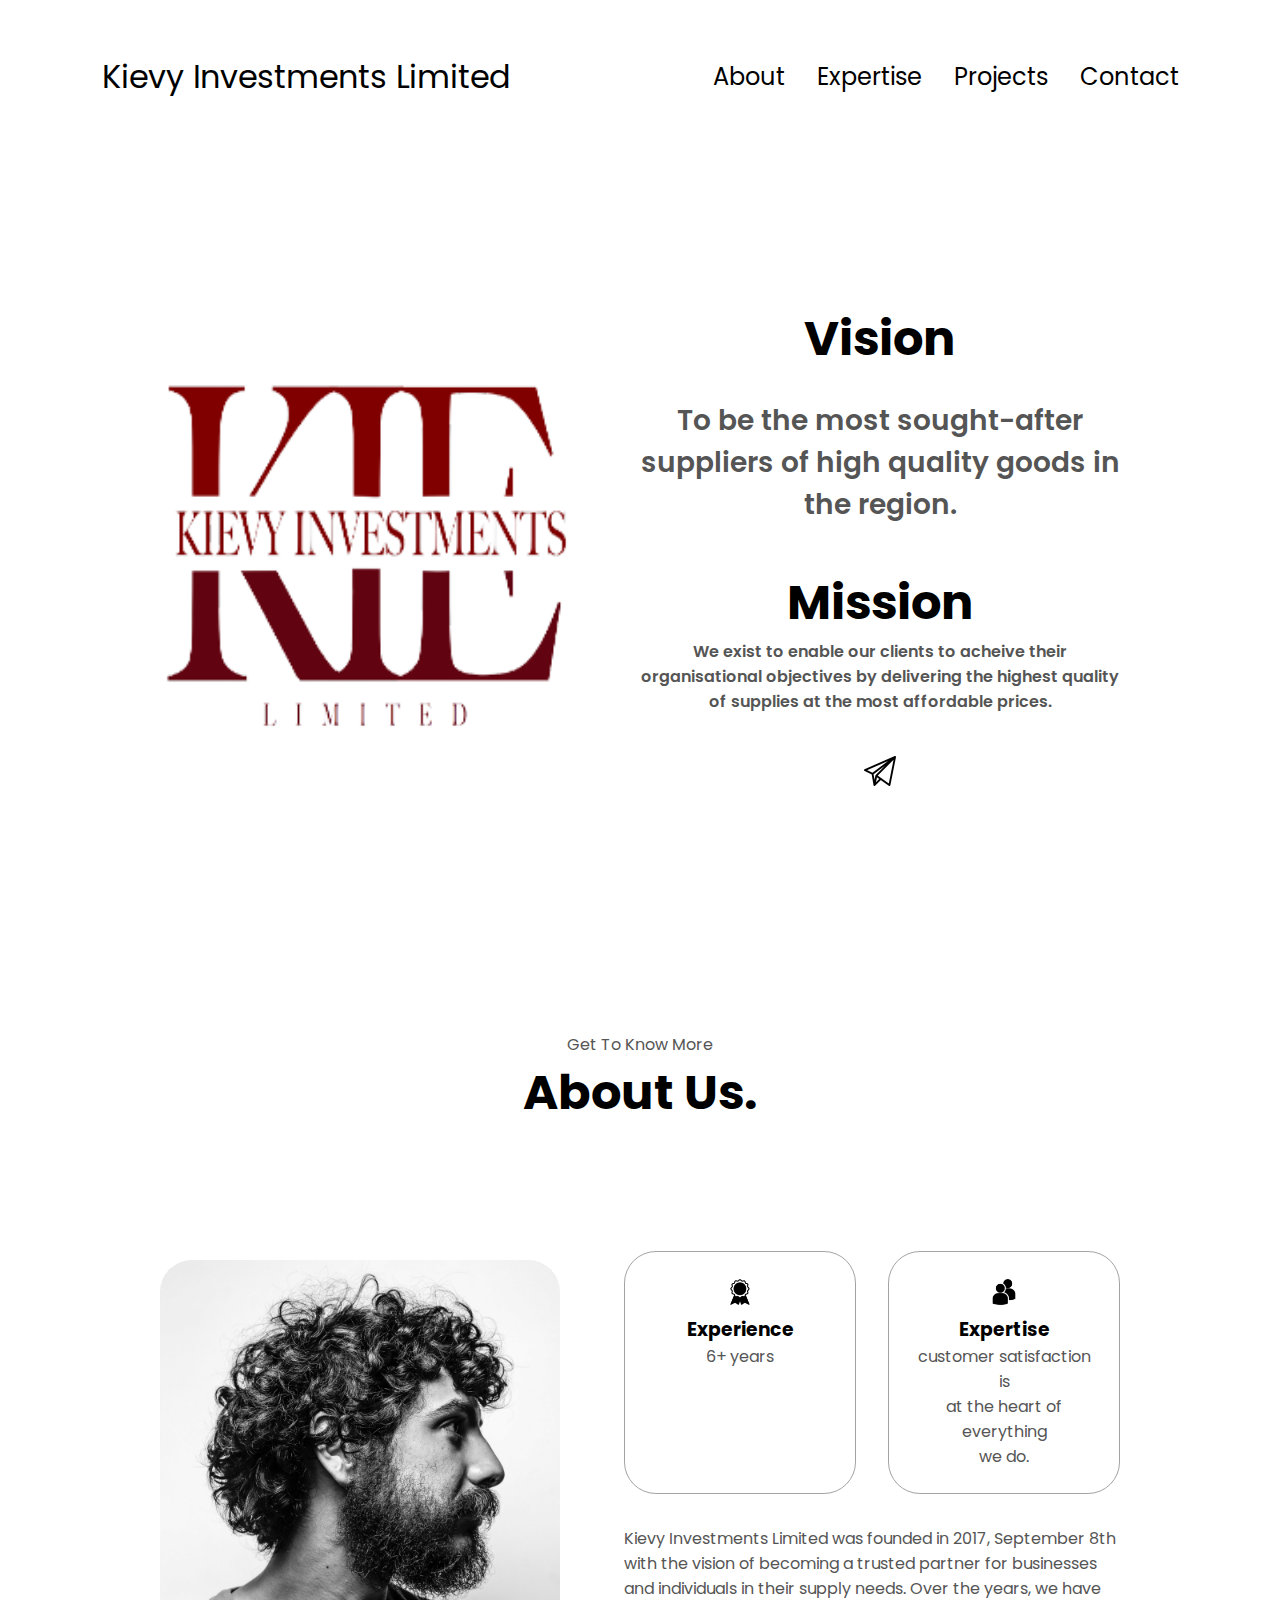
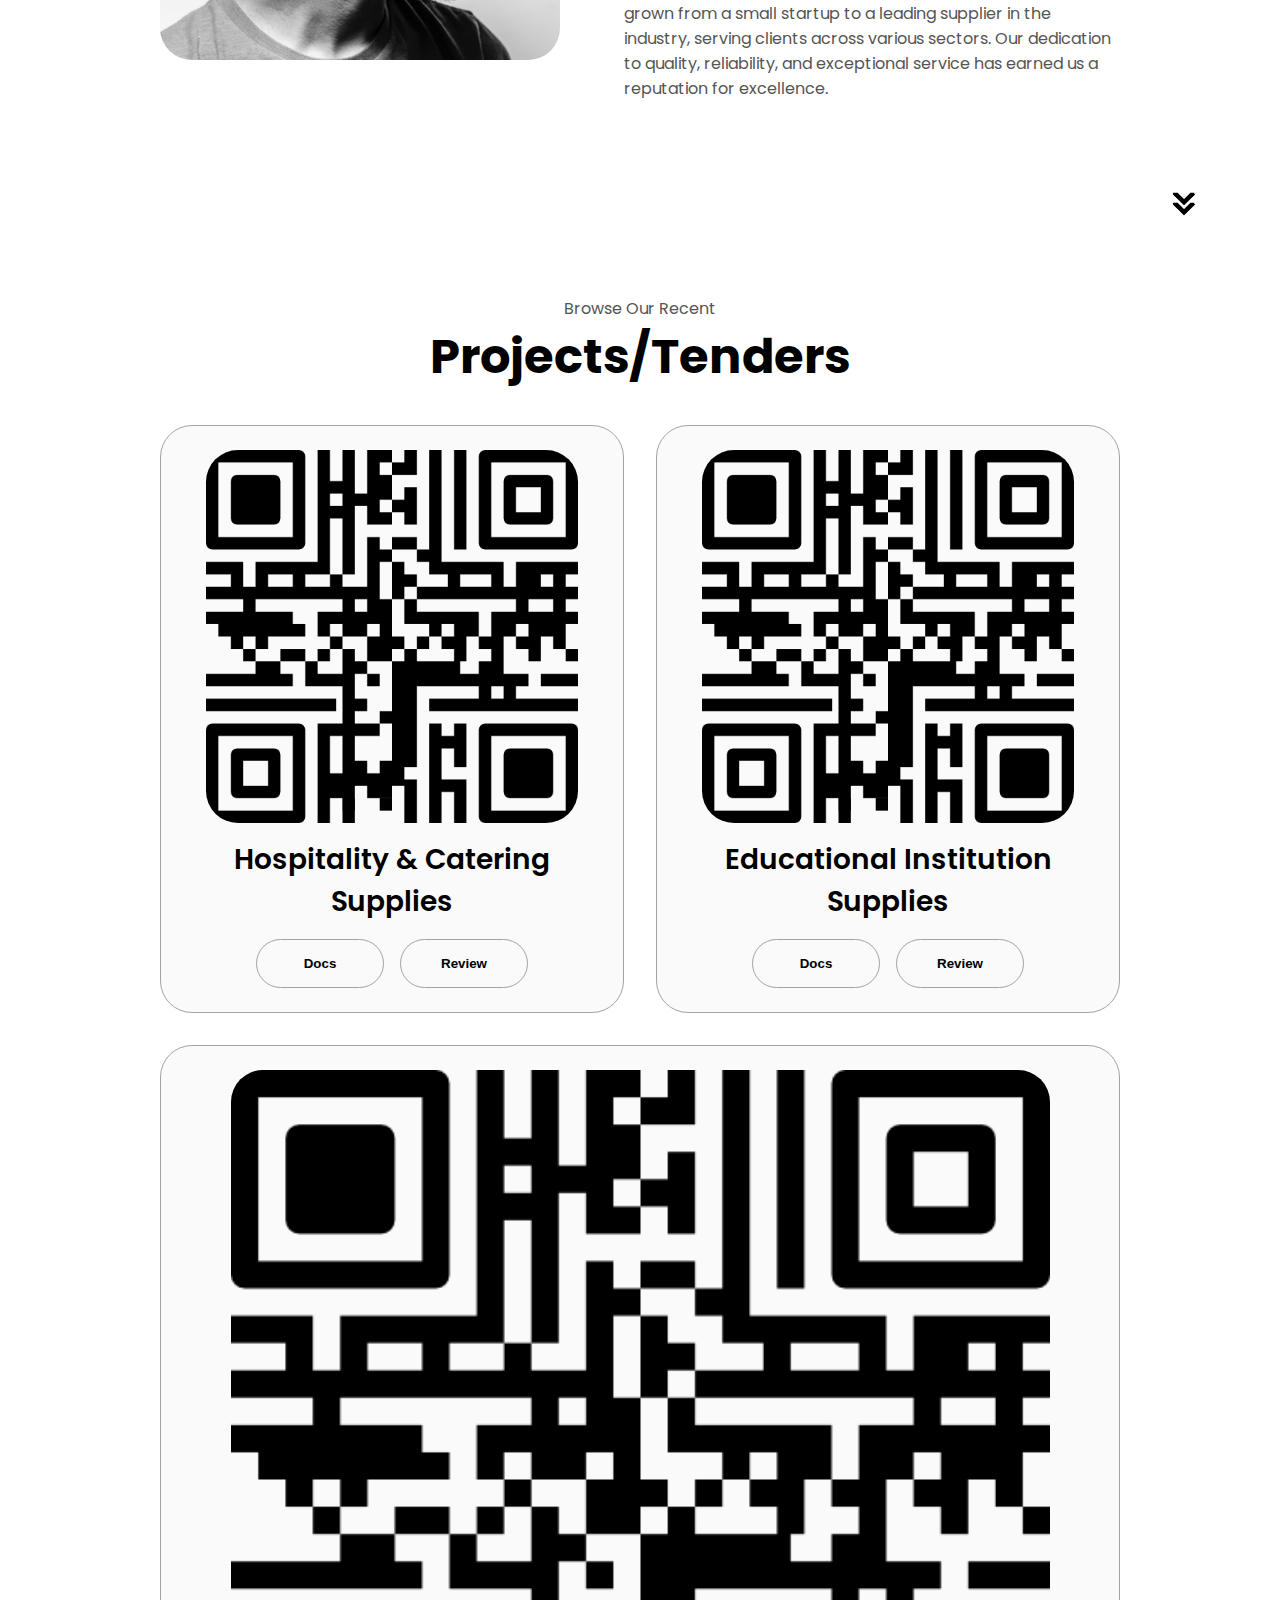
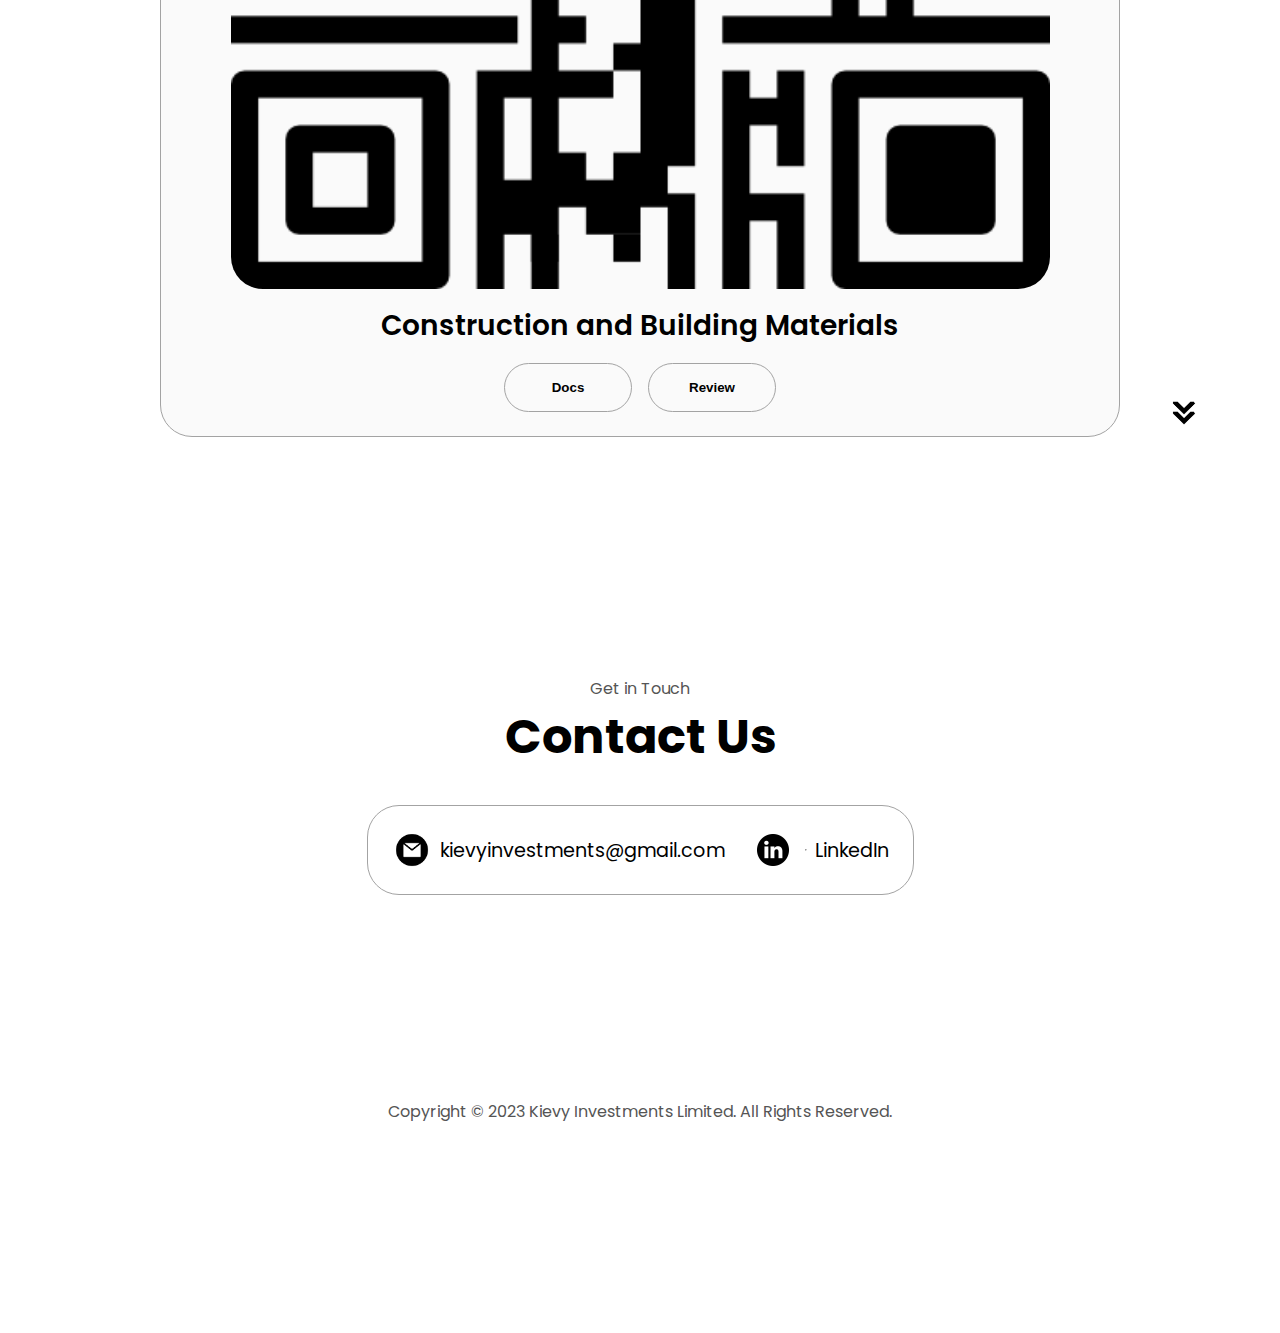
==== index.html @ 5f2e6ed9 "minor fixes" ====
<!DOCTYPE html>
<html lang="en">
  <head>
    <meta charset="UTF-8" />
    <meta http-equiv="X-UA-Compatible" content="IE=edge" />
    <meta name="viewport" content="width=device-width, initial-scale=1.0" />
    <title>Kievy-Investments Ltd.</title>
    <link rel="stylesheet" href="style.css" />
    <link rel="stylesheet" href="mediaqueries.css" />
    <link rel="icon" type="image/png" href="assets/logo.png" />
  </head>
  <body>
    <nav id="desktop-nav">
      <div class="logo">Kievy Investments Limited</div>
      <div>
        <ul class="nav-links">
          <li><a href="#about">About</a></li>
          <li><a href="#experience">Expertise</a></li>
          <li><a href="#projects">Projects</a></li>
          <li><a href="#contact">Contact</a></li>
        </ul>
      </div>
    </nav>
    <nav id="hamburger-nav">
      <div class="logo">Kievy Investments Limited</div>
      <div class="hamburger-menu">
        <div class="hamburger-icon" onclick="toggleMenu()">
          <span></span>
          <span></span>
          <span></span>
        </div>
        <div class="menu-links">
          <li><a href="#about" onclick="toggleMenu()">About</a></li>
          <li><a href="#experience" onclick="toggleMenu()">Expertise</a></li>
          <li><a href="#projects" onclick="toggleMenu()">Projects</a></li>
          <li><a href="#contact" onclick="toggleMenu()">Contact</a></li>
        </div>
      </div>
    </nav>
    <section id="profile">
      <div class="section__pic-container">
        <img src="./assets/profile-pic.png" alt="John Doe profile picture" />
      </div>
      <div class="section__text">
        <h1 class="title">Vision</h1>
        <br>
                <p class="section__text__p2">To be the most sought-after suppliers of high quality goods in the region.</p>
        <br>
        <h1 class="title">Mission</h1>
        <p class="section__text__p1">We exist to enable our clients to acheive their organisational objectives by delivering the highest quality of supplies at the most affordable prices.</p>
        <br>
        <!--<div class="btn-container">
          <button
            class="btn btn-color-2"
            onclick="window.open('./assets/resume-example.pdf')"
          >
            Download .pdf
          </button>
          <button class="btn btn-color-1" onclick="location.href='./#contact'">
            Contact Info
          </button>
        </div> -->
        <div id="socials-container">
          <img
            src="./assets/github.png"
            alt="My LinkedIn profile"
            class="icon"
            onclick="location.href='mailto:kievyinvestments@gmail.com'"
          />
        <!--  <img
            src="./assets/github.png"
            alt="My Telegram profile"
            class="icon"
            onclick="location.href='https://telegram.com/'"
          /> -->
        </div>
      </div>
    </section>
    <section id="about">
      <p class="section__text__p1">Get To Know More</p>
      <h1 class="title">About Us.</h1>
      <div class="section-container">
        <div class="section__pic-container">
          <img
            src="./assets/about-pic.png"
            alt="Profile picture"
            class="about-pic"
          />
        </div>
        <div class="about-details-container">
          <div class="about-containers">
            <div class="details-container">
              <img
                src="./assets/experience.png"
                alt="Experience icon"
                class="icon"
              />
              <h3>Experience</h3>
              <p>6+ years <br /></p>
            </div>
            <div class="details-container">
              <img
                src="./assets/education.png"
                alt="Education icon"
                class="icon"
              />
              <h3>Expertise</h3>
              <p>customer satisfaction is <br>at the  heart of everything<br> we do. </p>
            </div>
          </div>
          <div class="text-container">
            <p>
              Kievy Investments Limited was founded in 2017, September 8th with the vision of becoming a trusted partner for businesses and individuals in their supply needs. Over the years, we have grown from a small startup to a leading supplier in the industry, serving clients across various sectors. Our dedication to quality, reliability, and exceptional service has earned us a reputation for excellence.
            </p>
          </div>
        </div>
      </div>
      <img
        src="./assets/arrow.png"
        alt="Arrow icon"
        class="icon arrow"
        onclick="location.href='./#experience'"
      />
    </section>
    <!--
    <section id="experience">
      <p class="section__text__p1">Explore Our</p>
      <h1 class="title">Certifications and Awards</h1>
      <div class="experience-details-container">
        <div class="about-containers">
          <div class="details-container">
            <h2 class="experience-sub-title">Local Customers</h2>
            <div class="article-container">
              <article>
                <img
                  src="./assets/checkmark.png"
                  alt="Experience icon"
                  class="icon"
                />
                <div>
                  <h3>[Year]</h3>
                  <p>Local Supplier of the Year</p>
                </div>
              </article>
              <article>
                <img
                  src="./assets/checkmark.png"
                  alt="Experience icon"
                  class="icon"
                />
                <div>
                  <h3>[Year]</h3>
                  <p>Excellence in Customer Service</p>
                </div>
              </article>
              <article>
                <img
                  src="./assets/checkmark.png"
                  alt="Experience icon"
                  class="icon"
                />
                <div>
                  <h3>[Year]</h3>
                  <p>Quality Supplier Certification</p>
                </div>
              </article>
              <article>
                <img
                  src="./assets/checkmark.png"
                  alt="Experience icon"
                  class="icon"
                />
                <div>
                  <h3>[Year]</h3>
                  <p>Outstanding Product Diversity</p>
                </div>
              </article>
              <article>
                <img
                  src="./assets/checkmark.png"
                  alt="Experience icon"
                  class="icon"
                />
                <div>
                  <h3>[Year]</h3>
                  <p>Community Impact Award </p>
                </div>
              </article>
              <article>
                <img
                  src="./assets/checkmark.png"
                  alt="Experience icon"
                  class="icon"
                />
                <div>
                  <h3>[Year]</h3>
                  <p>Best Local Business Partner</p>
                </div>
              </article>
            </div>
          </div>
          <div class="details-container">
            <h2 class="experience-sub-title">International Customers</h2>
            <div class="article-container">
              <article>
                <img
                  src="./assets/checkmark.png"
                  alt="Experience icon"
                  class="icon"
                />
                <div>
                  <h3>[Year]</h3>
                  <p>International Product Quality Assurance</p>
                </div>
              </article>
              <article>
                <img
                  src="./assets/checkmark.png"
                  alt="Experience icon"
                  class="icon"
                />
                <div>
                  <h3>[Year]</h3>
                  <p>Global Supply Chain Excellence</p>
                </div>
              </article>
              <article>
                <img
                  src="./assets/checkmark.png"
                  alt="Experience icon"
                  class="icon"
                />
                <div>
                  <h3>[Year]</h3>
                  <p>International Product Innovation</p>
                </div>
              </article>
              <article>
                <img
                  src="./assets/checkmark.png"
                  alt="Experience icon"
                  class="icon"
                />
                <div>
                  <h3>[Year]</h3>
                  <p>Global Business of the Year</p>
                </div>
              </article>
              <article>
                <img
                  src="./assets/checkmark.png"
                  alt="Experience icon"
                  class="icon"
                />
                <div>
                  <h3>[Year]</h3>
                  <p>Global Supllier of the Year</p>
                </div>
              </article>
              <article>
                <img
                  src="./assets/checkmark.png"
                  alt="Experience icon"
                  class="icon"
                />
                <div>
                  <h3>[Year]</h3>
                  <p>International Trade Achievement Award</p>
                </div>
              </article>
            </div>
          </div>
        </div>
      </div>
      <img
        src="./assets/arrow.png"
        alt="Arrow icon"
        class="icon arrow"
        onclick="location.href='./#projects'"
      />
    </section>
    -->
    <section id="projects">
      <p class="section__text__p1">Browse Our Recent</p>
      <h1 class="title">Projects/Tenders</h1>
      <div class="experience-details-container">
        <div class="about-containers">
          <div class="details-container color-container">
            <div class="article-container">
              <img
                src="./assets/QR.jpg"
                alt="Project 1"
                class="project-img"
              />
            </div>
            <h2 class="experience-sub-title project-title">Hospitality & Catering Supplies</h2>
            <div class="btn-container">
              <button
                class="btn btn-color-2 project-btn"
                onclick="location.href='https://linkedin.com/'"
              >
                Docs
              </button>
              <button
                class="btn btn-color-2 project-btn"
                onclick="location.href='https://linkedin.com/'"
              >
                Review
              </button>
            </div>
          </div>
          <div class="details-container color-container">
            <div class="article-container">
              <img
                src="./assets/QR.jpg"
                alt="Project 2"
                class="project-img"
              />
            </div>
            <h2 class="experience-sub-title project-title">Educational Institution Supplies</h2>
            <div class="btn-container">
              <button
                class="btn btn-color-2 project-btn"
                onclick="location.href='https://linkedin.com/'"
              >
                Docs
              </button>
              <button
                class="btn btn-color-2 project-btn"
                onclick="location.href='https://linkedin.com/'"
              >
                Review
              </button>
            </div>
          </div>
          <div class="details-container color-container">
            <div class="article-container">
              <img
                src="./assets/QR.jpg"
                alt="Project 3"
                class="project-img"
              />
            </div>
            <h2 class="experience-sub-title project-title">Construction and Building Materials</h2>
            <div class="btn-container">
              <button
                class="btn btn-color-2 project-btn"
                onclick="location.href='https://linkedin.com/'"
              >
                Docs
              </button>
              <button
                class="btn btn-color-2 project-btn"
                onclick="location.href='https://linkedin.com/'"
              >
                Review
              </button>
            </div>
          </div>
        </div>
      </div>
      <img
        src="./assets/arrow.png"
        alt="Arrow icon"
        class="icon arrow"
        onclick="location.href='./#projects'"
      />
    </section>
    <section id="contact">
      <p class="section__text__p1">Get in Touch</p>
      <h1 class="title">Contact Us</h1>
      <div class="contact-info-upper-container">
        <div class="contact-info-container">
          <img
            src="./assets/email.png"
            alt="Email icon"
            class="icon contact-icon email-icon"
          />
          <p><a href="mailto:kievyinvestments@gmail.com">kievyinvestments@gmail.com</a></p>
        </div>
        <div class="contact-info-container">
          <img
            src="./assets/linkedin.png"
            alt="LinkedIn icon"
            class="icon contact-icon"
          />
          <br>
          <hr>
          <p><a href="https://www.linkedin.com">LinkedIn</a></p>
        </div>
      </div>
    </section>
    <footer>
      <!--<nav>
        <div class="nav-links-container">
          <ul class="nav-links">
            <li><a href="#about">About</a></li>
            <li><a href="#experience">Expertise</a></li>
            <li><a href="#projects">Projects</a></li>
            <li><a href="#contact">Contact</a></li>
          </ul>
        </div>
      </nav> -->
      <p>Copyright &#169; 2023 Kievy Investments Limited. All Rights Reserved.</p>
    </footer>
    <script src="script.js"></script>
  </body>
</html>
---- style.css ----
/* GENERAL */

@import url("https://fonts.googleapis.com/css2?family=Poppins:wght@300;400;500;600&display=swap");

* {
  margin: 0;
  padding: 0;
}

body {
  font-family: "Poppins", sans-serif;
}

html {
  scroll-behavior: smooth;
}

p {
  color: rgb(85, 85, 85);
}

/* TRANSITION */

a,
.btn {
  transition: all 300ms ease;
}

/* DESKTOP NAV */

nav,
.nav-links {
  display: flex;
}

nav {
  justify-content: space-around;
  align-items: center;
  height: 17vh;
}

.nav-links {
  gap: 2rem;
  list-style: none;
  font-size: 1.5rem;
}

a {
  color: black;
  text-decoration: none;
  text-decoration-color: white;
}

a:hover {
  color: grey;
  text-decoration: underline;
  text-underline-offset: 1rem;
  text-decoration-color: rgb(181, 181, 181);
}

.logo {
  font-size: 2rem;
}

.logo:hover {
  cursor: default;
}

/* HAMBURGER MENU */

#hamburger-nav {
  display: none;
}

.hamburger-menu {
  position: relative;
  display: inline-block;
}

.hamburger-icon {
  display: flex;
  flex-direction: column;
  justify-content: space-between;
  height: 24px;
  width: 30px;
  cursor: pointer;
}

.hamburger-icon span {
  width: 100%;
  height: 2px;
  background-color: black;
  transition: all 0.3 ease-in-out;
}

.menu-links {
  position: absolute;
  top: 100%;
  right: 0;
  background-color: white;
  width: fit-content;
  max-height: 0;
  overflow: hidden;
  transition: all 0.3 ease-in-out;
}

.menu-links a {
  display: block;
  padding: 10px;
  text-align: center;
  font-size: 1.5rem;
  color: black;
  text-decoration: none;
  transition: all 0.3 ease-in-out;
}

.menu-links li {
  list-style: none;
}

.menu-links.open {
  max-height: 300px;
}

.hamburger-icon.open span:first-child {
  transform: rotate(45deg) translate(10px, 5px);
}

.hamburger-icon.open span:nth-child(2) {
  opacity: 0;
}

.hamburger-icon.open span:last-child {
  transform: rotate(-45deg) translate(10px, -5px);
}

.hamburger-icon span:first-child {
  transform: none;
}

.hamburger-icon span:first-child {
  opacity: 1;
}

.hamburger-icon span:first-child {
  transform: none;
}

/* SECTIONS */

section {
  padding-top: 4vh;
  height: 96vh;
  margin: 0 10rem;
  box-sizing: border-box;
  min-height: fit-content;
}

.section-container {
  display: flex;
}

/* PROFILE SECTION */

#profile {
  display: flex;
  justify-content: center;
  gap: 5rem;
  height: 80vh;
}

.section__pic-container {
  display: flex;
  height: 400px;
  width: 400px;
  margin: auto 0;
}

.section__text {
  align-self: center;
  text-align: center;
}

.section__text p {
  font-weight: 600;
}

.section__text__p1 {
  text-align: center;
}

.section__text__p2 {
  font-size: 1.75rem;
  margin-bottom: 1rem;
}

.title {
  font-size: 3rem;
  text-align: center;
}

#socials-container {
  display: flex;
  justify-content: center;
  margin-top: 1rem;
  gap: 1rem;
}

/* ICONS */

.icon {
  cursor: pointer;
  height: 2rem;
}

/* BUTTONS */

.btn-container {
  display: flex;
  justify-content: center;
  gap: 1rem;
}

.btn {
  font-weight: 600;
  transition: all 300ms ease;
  padding: 1rem;
  width: 8rem;
  border-radius: 2rem;
}

.btn-color-1,
.btn-color-2 {
  border: rgb(53, 53, 53) 0.1rem solid;
}

.btn-color-1:hover,
.btn-color-2:hover {
  cursor: pointer;
}

.btn-color-1,
.btn-color-2:hover {
  background: rgb(53, 53, 53);
  color: white;
}

.btn-color-1:hover {
  background: rgb(0, 0, 0);
}

.btn-color-2 {
  background: none;
}

.btn-color-2:hover {
  border: rgb(255, 255, 255) 0.1rem solid;
}

.btn-container {
  gap: 1rem;
}

/* ABOUT SECTION */

#about {
  position: relative;
}

.about-containers {
  gap: 2rem;
  margin-bottom: 2rem;
  margin-top: 2rem;
}

.about-details-container {
  justify-content: center;
  flex-direction: column;
}

.about-containers,
.about-details-container {
  display: flex;
}

.about-pic {
  border-radius: 2rem;
}

.arrow {
  position: absolute;
  right: -5rem;
  bottom: 2.5rem;
}

.details-container {
  padding: 1.5rem;
  flex: 1;
  background: white;
  border-radius: 2rem;
  border: rgb(53, 53, 53) 0.1rem solid;
  border-color: rgb(163, 163, 163);
  text-align: center;
}

.section-container {
  gap: 4rem;
  height: 80%;
}

.section__pic-container {
  height: 400px;
  width: 400px;
  margin: auto 0;
}

/* EXPERIENCE SECTION */

#experience {
  position: relative;
}

.experience-sub-title {
  color: rgb(85, 85, 85);
  font-weight: 600;
  font-size: 1.75rem;
  margin-bottom: 2rem;
}

.experience-details-container {
  display: flex;
  justify-content: center;
  flex-direction: column;
}

.article-container {
  display: flex;
  text-align: initial;
  flex-wrap: wrap;
  flex-direction: row;
  gap: 2.5rem;
  justify-content: space-around;
}

article {
  display: flex;
  width: 10rem;
  justify-content: space-around;
  gap: 0.5rem;
}

article .icon {
  cursor: default;
}

/* PROJECTS SECTION */

#projects {
  position: relative;
}

.color-container {
  border-color: rgb(163, 163, 163);
  background: rgb(250, 250, 250);
}

.project-img {
  border-radius: 2rem;
  width: 90%;
  height: 90%;
}

.project-title {
  margin: 1rem;
  color: black;
}

.project-btn {
  color: black;
  border-color: rgb(163, 163, 163);
}

/* CONTACT */

#contact {
  display: flex;
  justify-content: center;
  flex-direction: column;
  height: 70vh;
}

.contact-info-upper-container {
  display: flex;
  justify-content: center;
  border-radius: 2rem;
  border: rgb(53, 53, 53) 0.1rem solid;
  border-color: rgb(163, 163, 163);
  background: (250, 250, 250);
  margin: 2rem auto;
  padding: 0.5rem;
}

.contact-info-container {
  display: flex;
  align-items: center;
  justify-content: center;
  gap: 0.5rem;
  margin: 1rem;
}

.contact-info-container p {
  font-size: larger;
}

.contact-icon {
  cursor: default;
}

.email-icon {
  height: 2.5rem;
}

/* FOOTER SECTION */

footer {
  height: 26vh;
  margin: 0 1rem;
}

footer p {
  text-align: center;
}
---- mediaqueries.css ----
@media screen and (max-width: 1400px) {
  #profile {
    height: 83vh;
    margin-bottom: 6rem;
  }
  .about-containers {
    flex-wrap: wrap;
  }
}

@media screen and (max-width: 1200px) {
  #desktop-nav {
    display: none;
  }
  #hamburger-nav {
    display: flex;
  }
  #experience,
  .experience-details-container {
    margin-top: 2rem;
  }
  #profile,
  .section-container {
    display: block;
  }
  .arrow {
    display: none;
  }
  section,
  .section-container {
    height: fit-content;
  }
  section {
    margin: 0 5%;
  }
  .section__pic-container {
    width: 275px;
    height: 275px;
    margin: 0 auto 2rem;
  }
  .about-containers {
    margin-top: 0;
  }
}

@media screen and (max-width: 600px) {
  #contact,
  footer {
    height: 40vh;
  }
  #profile {
    height: 83vh;
    margin-bottom: 0;
  }
  article {
    font-size: 1rem;
  }
  footer nav {
    height: fit-content;
    margin-bottom: 2rem;
  }
  .about-containers,
  .contact-info-upper-container,
  .btn-container {
    flex-wrap: wrap;
  }
  .contact-info-container {
    margin: 0;
  }
  .contact-info-container p,
  .nav-links li a {
    font-size: 1rem;
  }
  .experience-sub-title {
    font-size: 1.25rem;
  }
  .logo {
    font-size: 1.5rem;
  }
  .nav-links {
    flex-direction: column;
    gap: 0.5rem;
    text-align: center;
  }
  .section__pic-container {
    width: auto;
    height: 46vw;
    justify-content: center;
  }
  .section__text__p2 {
    font-size: 1.25rem;
  }
  .title {
    font-size: 2rem;
  }
  .text-container {
    text-align: justify;
  }
}
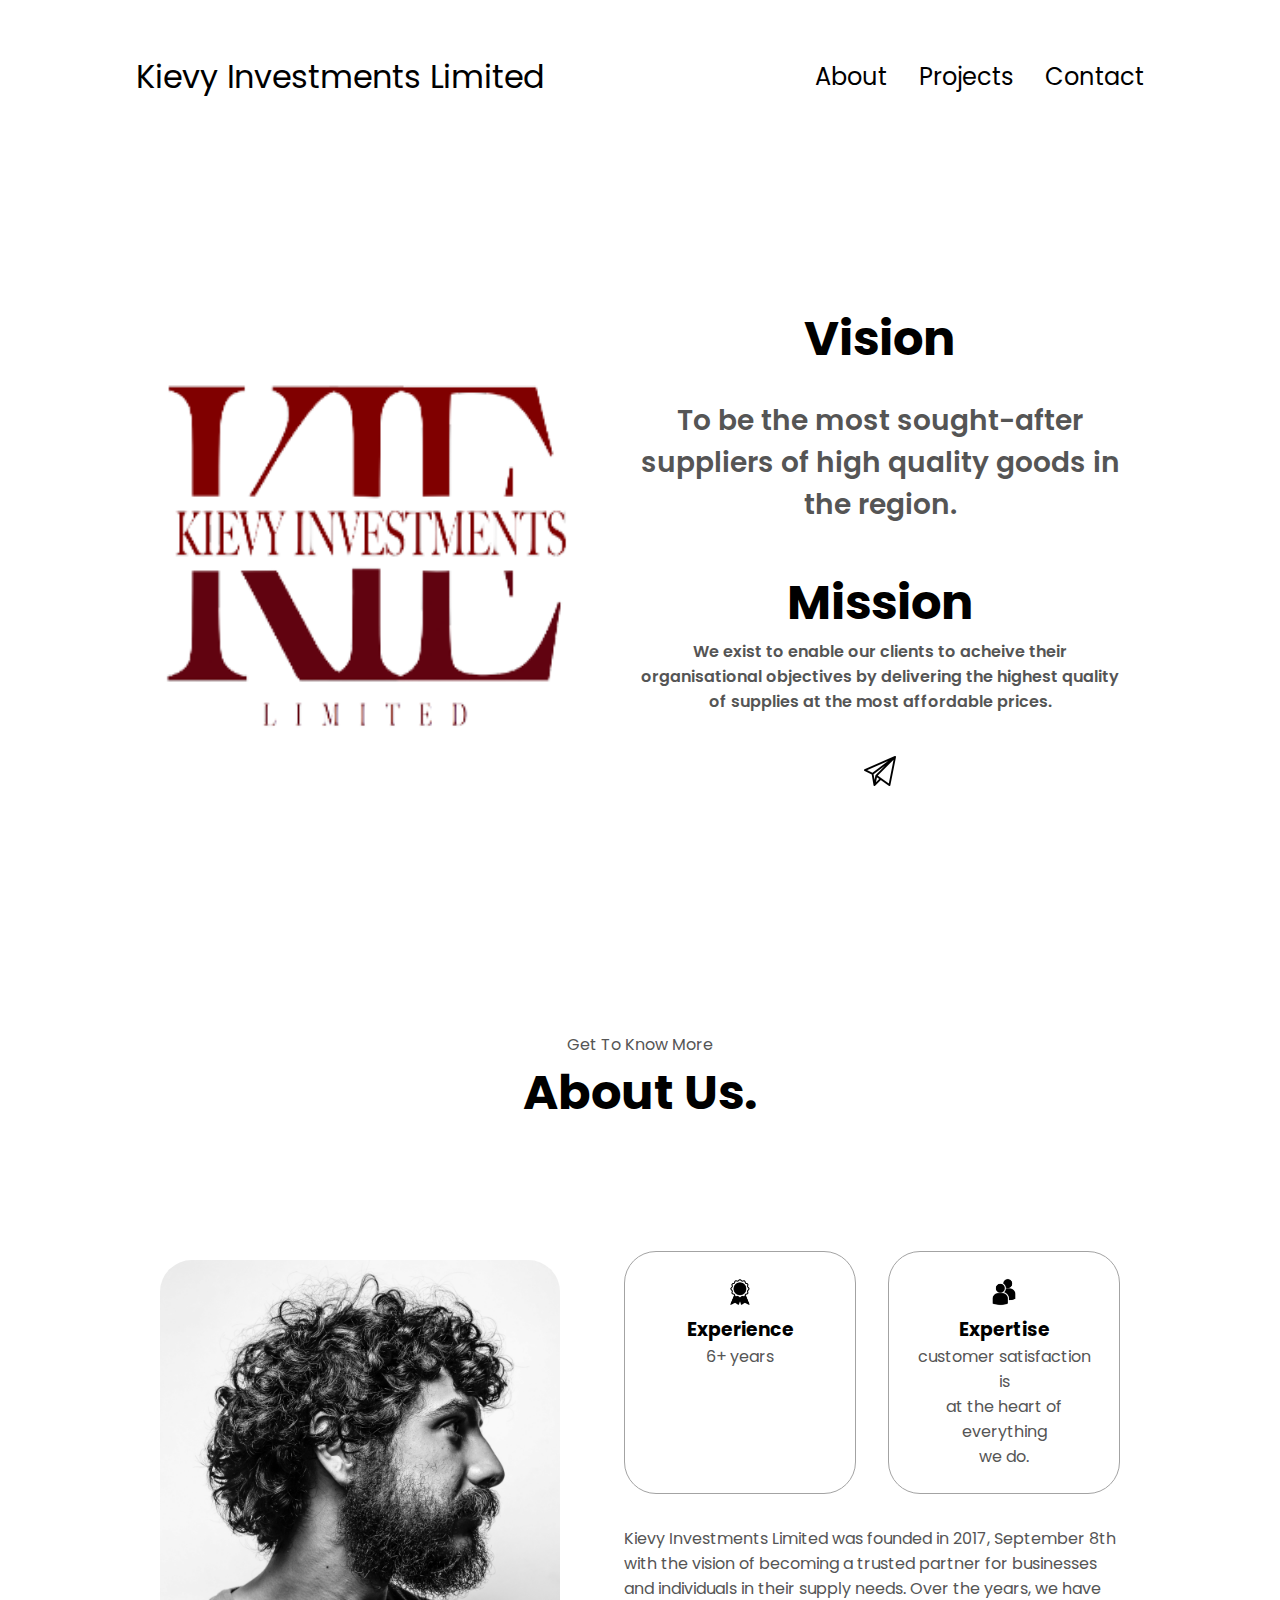
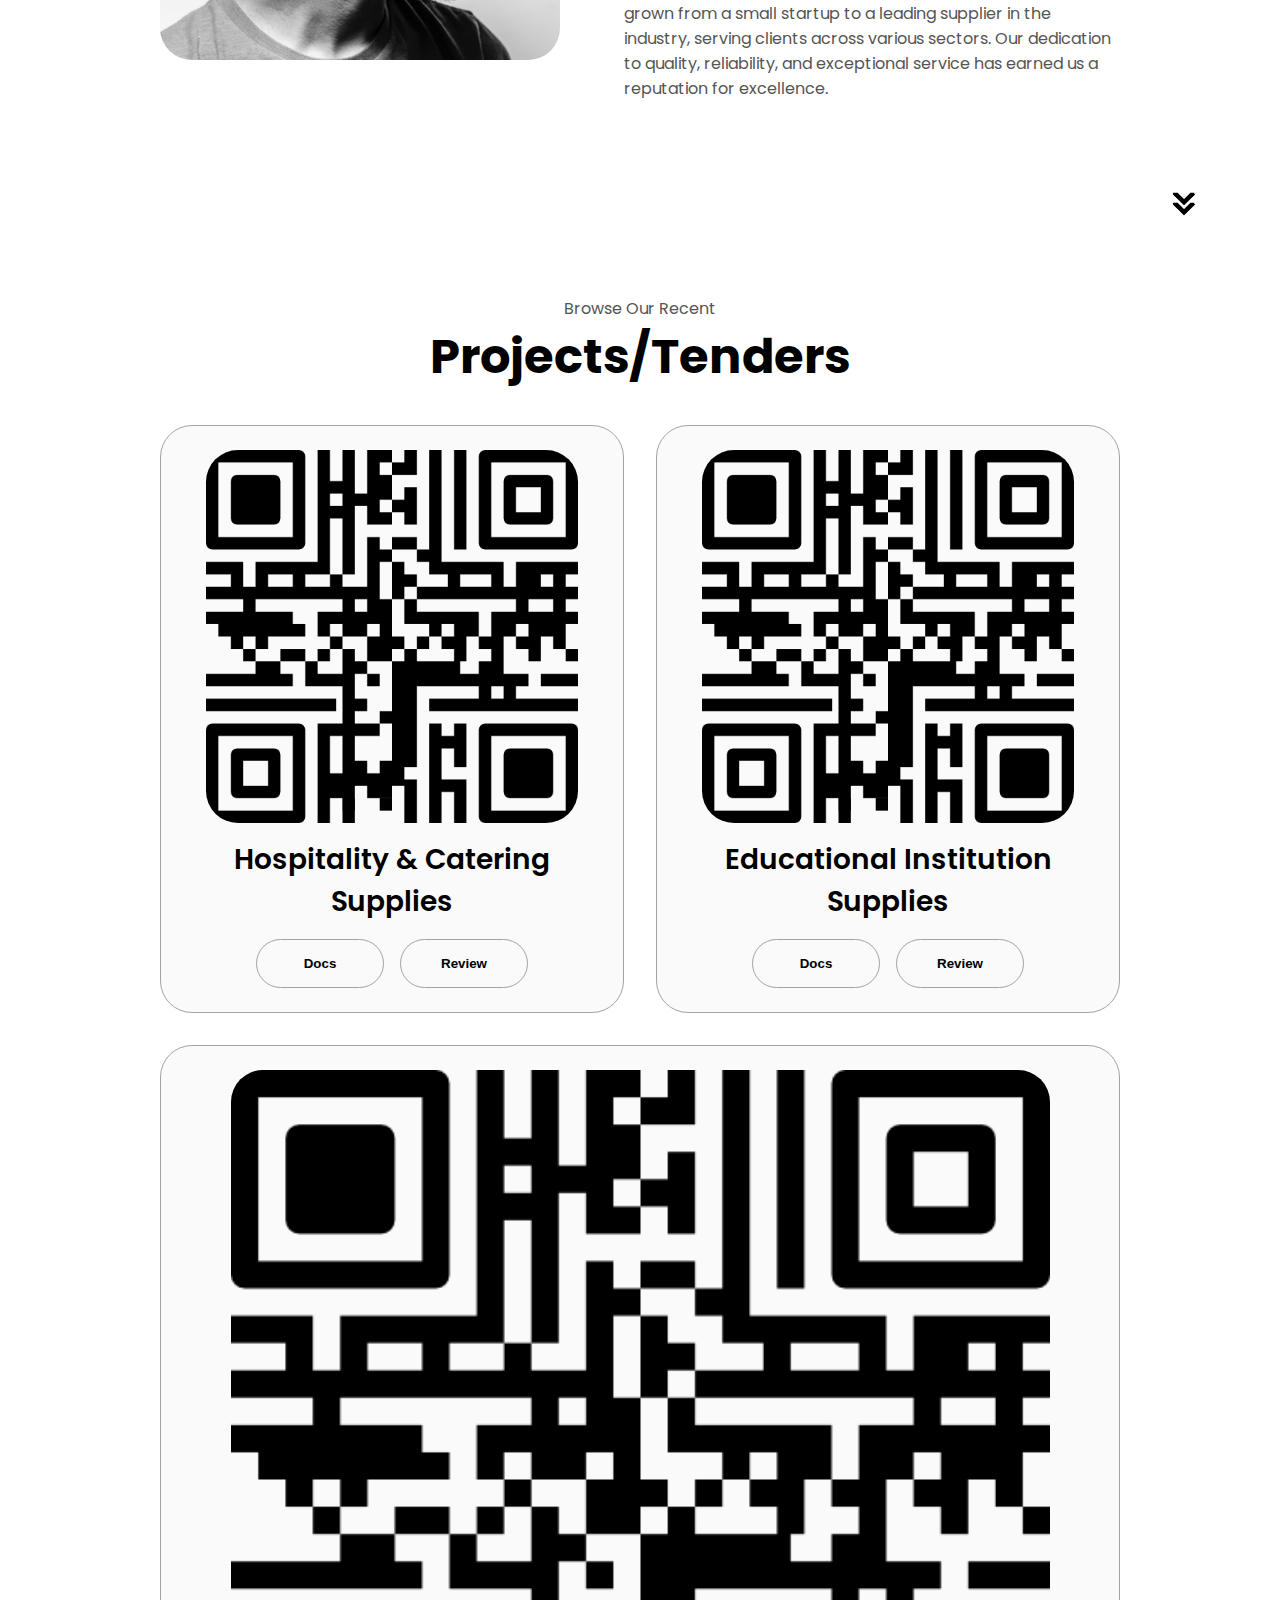
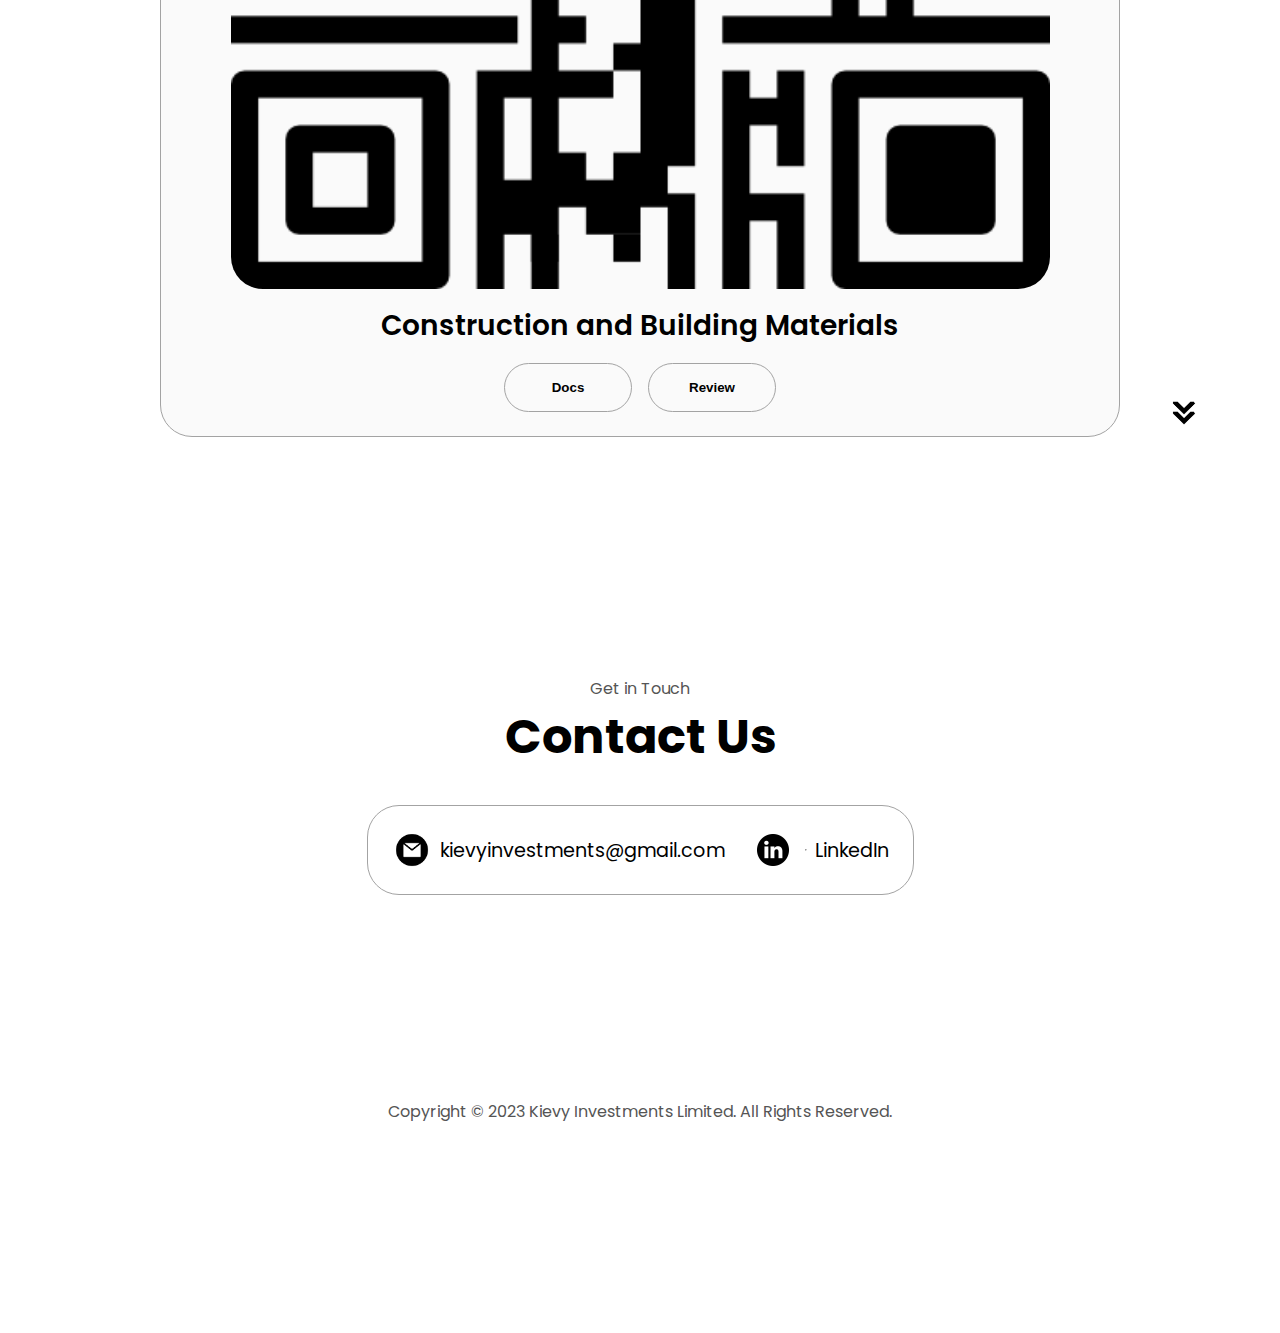
==== commit ec65c2d8: "logistics" ====
--- a/index.html
+++ b/index.html
@@ -15,7 +15,7 @@
       <div>
         <ul class="nav-links">
           <li><a href="#about">About</a></li>
-          <li><a href="#experience">Expertise</a></li>
+         <!-- <li><a href="#experience">Expertise</a></li> -->
           <li><a href="#projects">Projects</a></li>
           <li><a href="#contact">Contact</a></li>
         </ul>
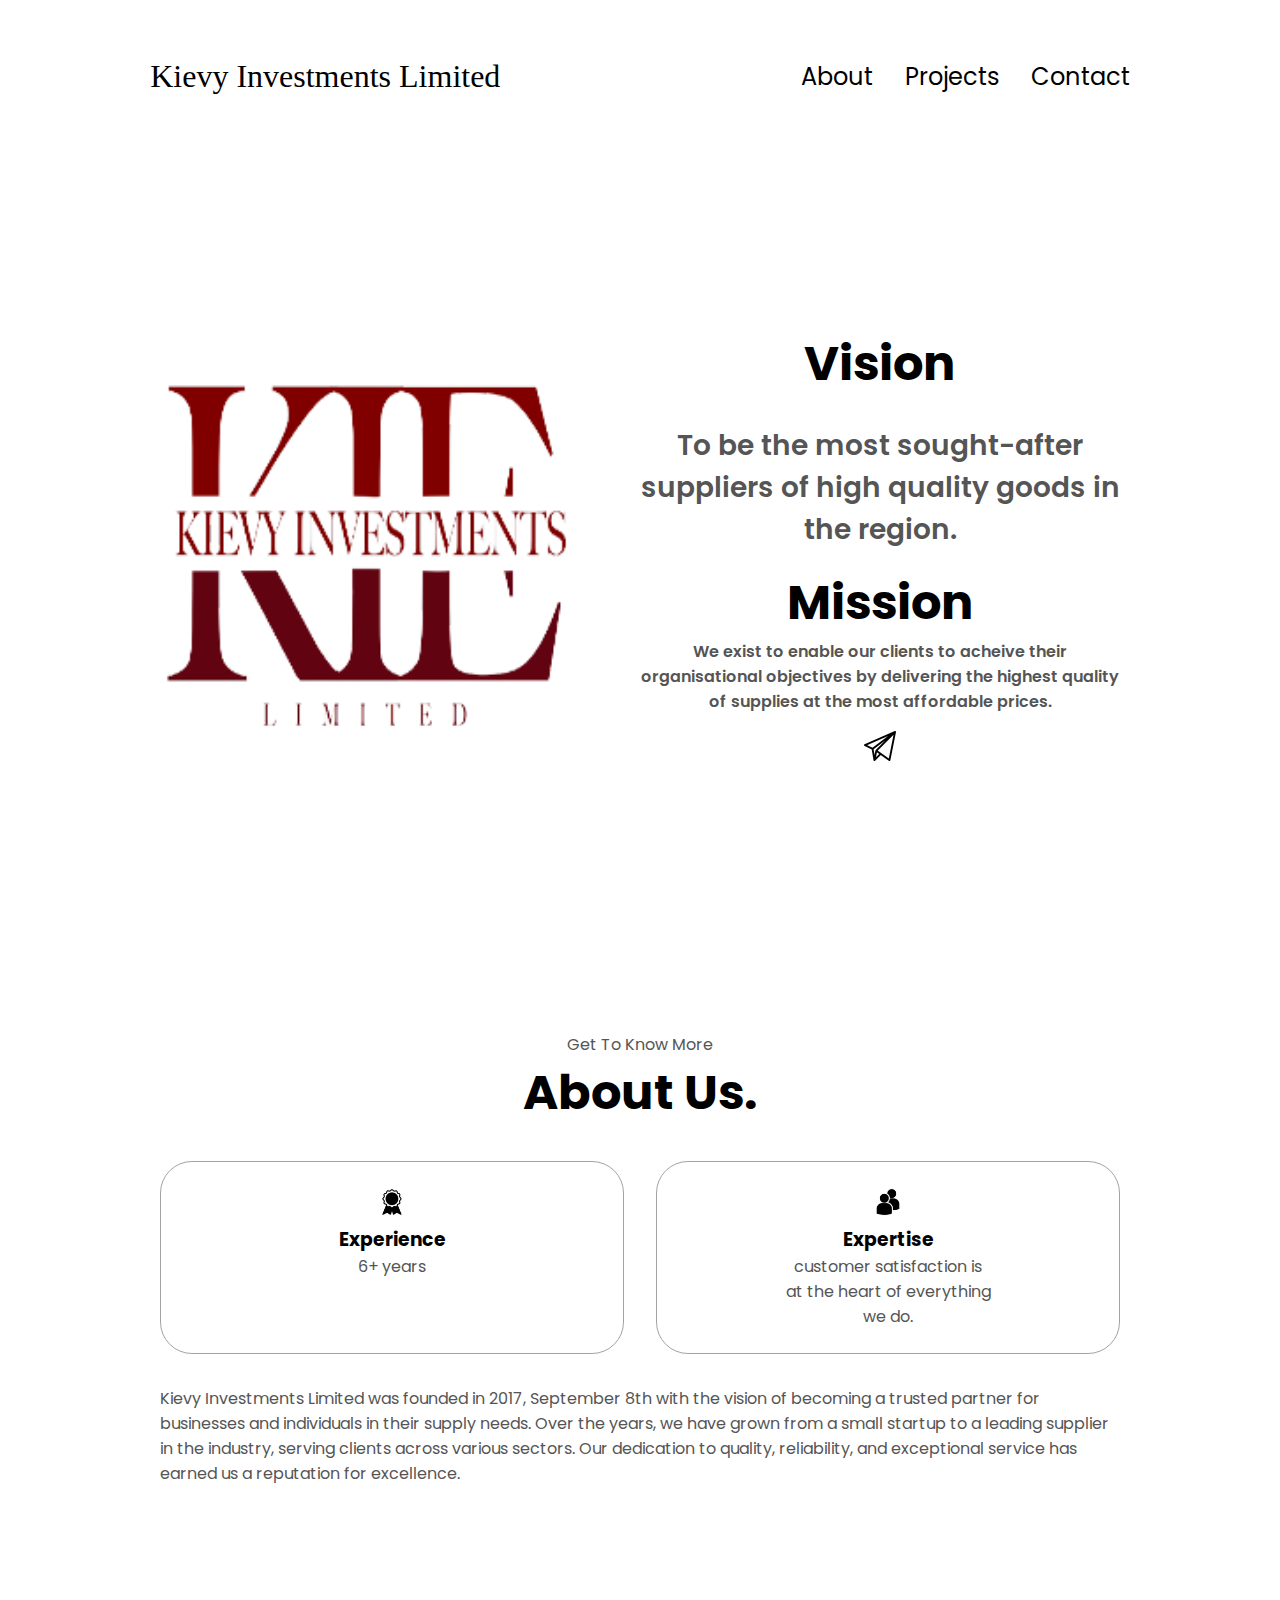
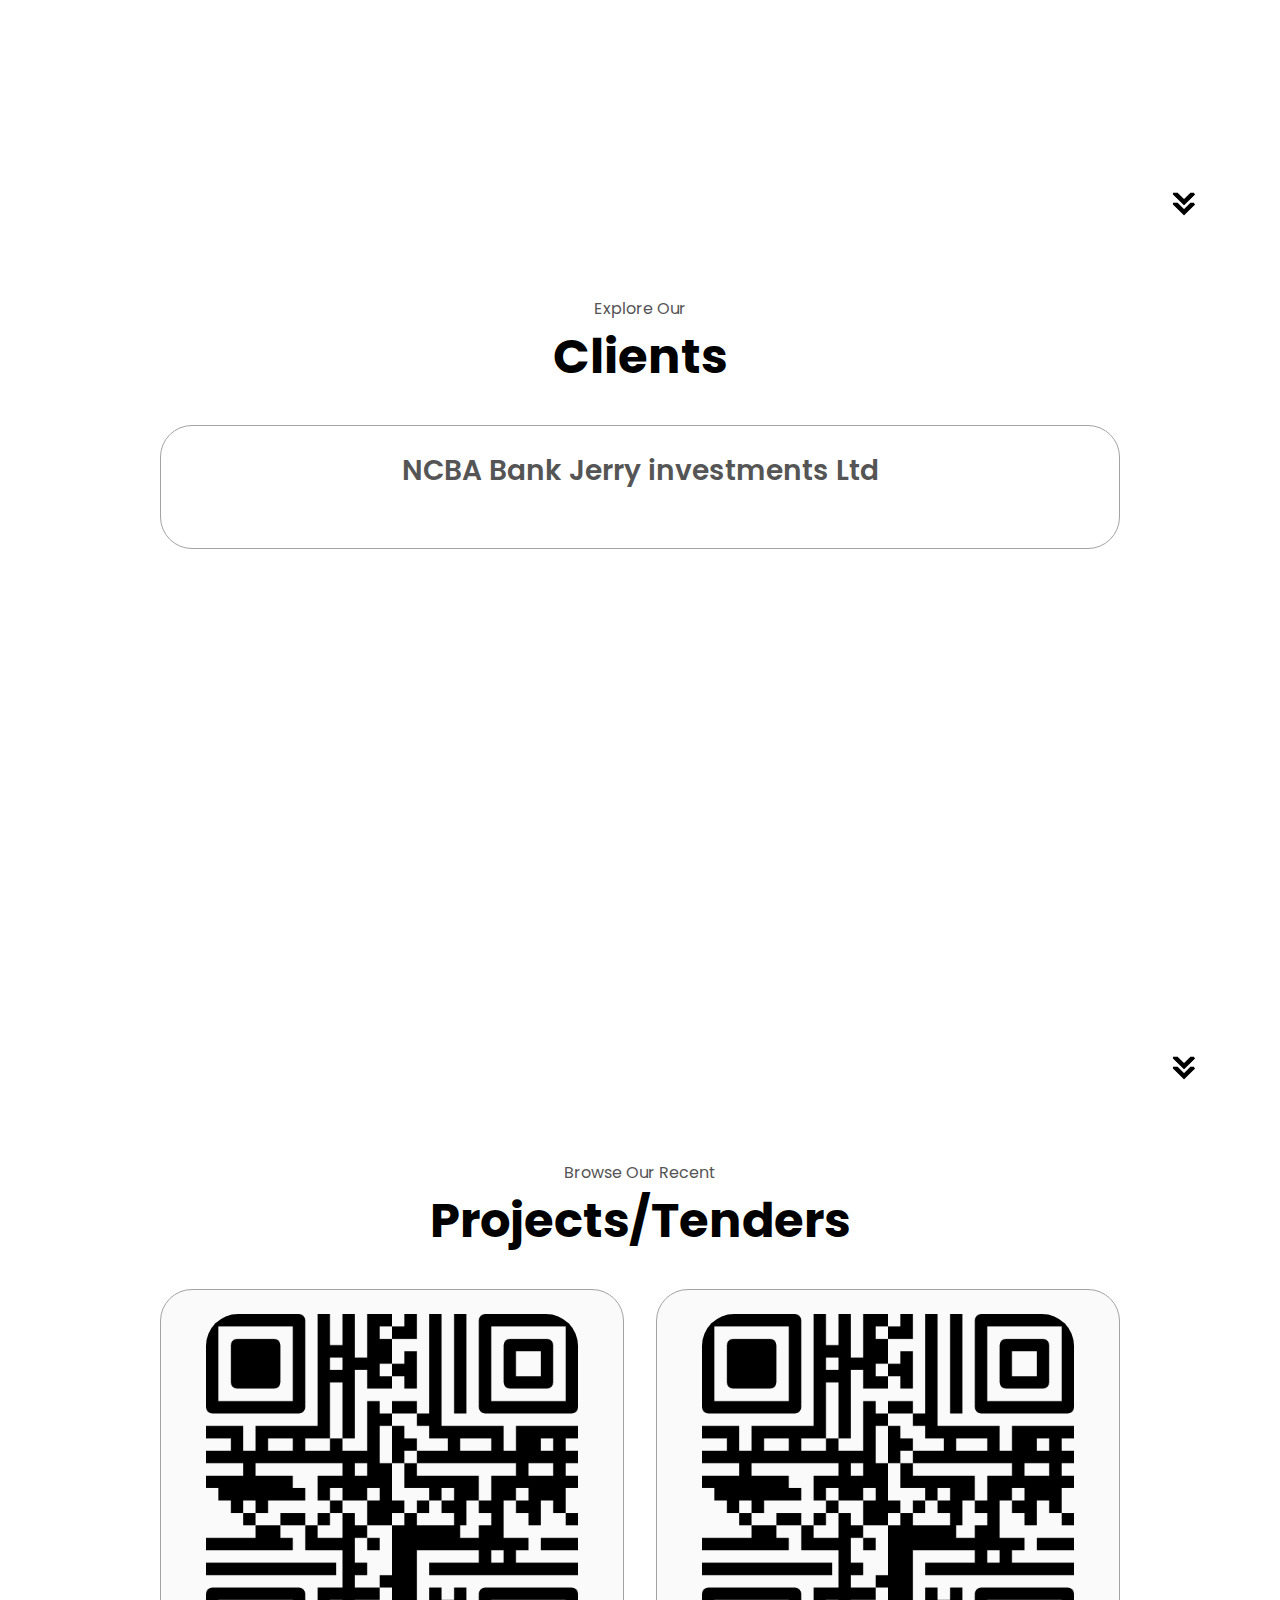
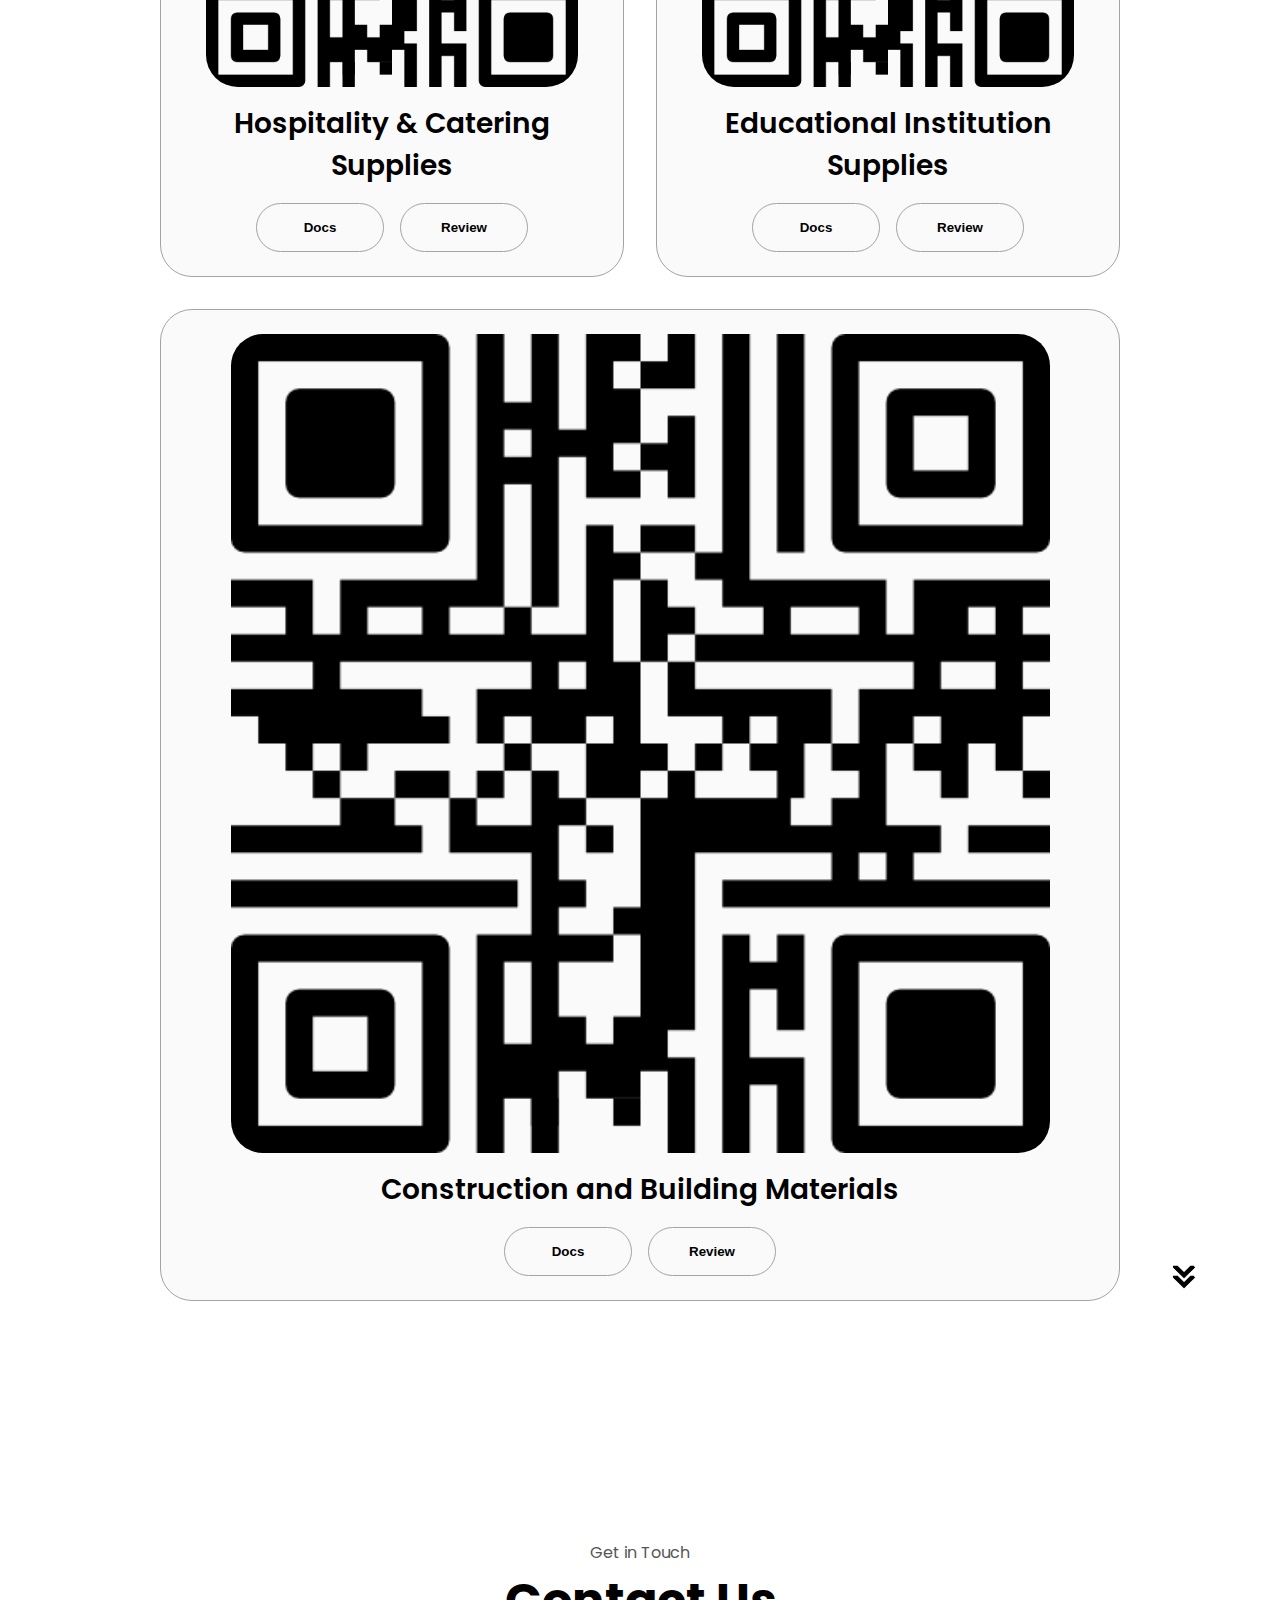
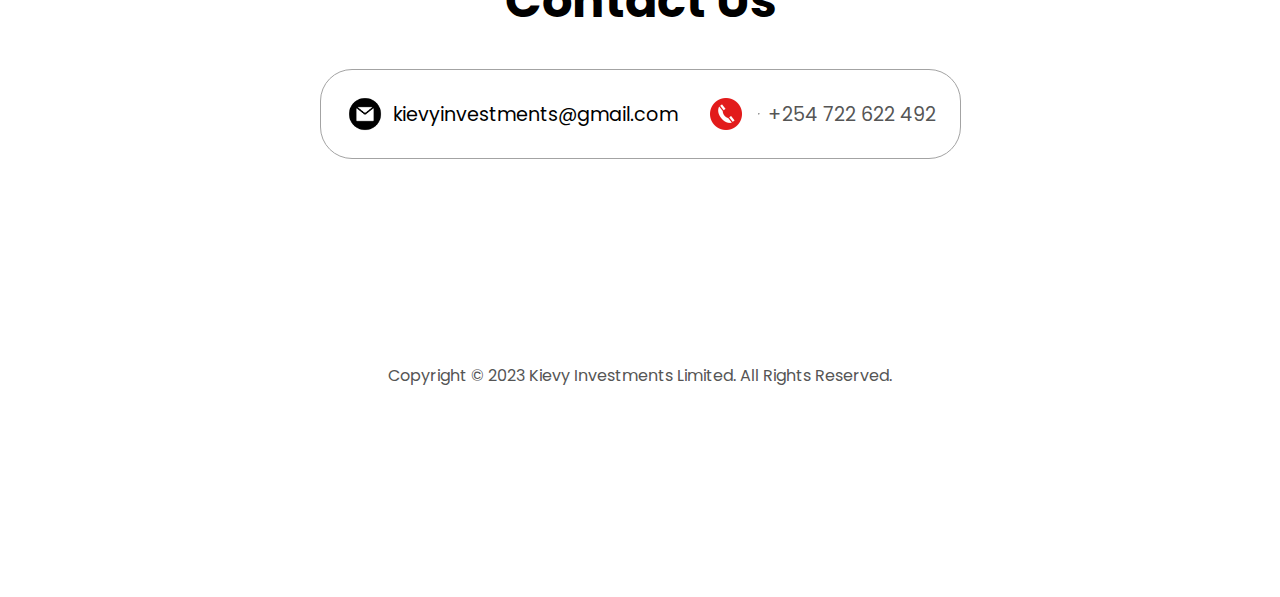
==== commit 9783e61d: "cleared syntax request" ====
--- a/index.html
+++ b/index.html
@@ -45,10 +45,10 @@
         <h1 class="title">Vision</h1>
         <br>
                 <p class="section__text__p2">To be the most sought-after suppliers of high quality goods in the region.</p>
-        <br>
+        
         <h1 class="title">Mission</h1>
         <p class="section__text__p1">We exist to enable our clients to acheive their organisational objectives by delivering the highest quality of supplies at the most affordable prices.</p>
-        <br>
+      
         <!--<div class="btn-container">
           <button
             class="btn btn-color-2"
@@ -79,14 +79,14 @@
     <section id="about">
       <p class="section__text__p1">Get To Know More</p>
       <h1 class="title">About Us.</h1>
-      <div class="section-container">
+   <!--  <div class="section-container">
         <div class="section__pic-container">
           <img
             src="./assets/about-pic.png"
             alt="Profile picture"
             class="about-pic"
           />
-        </div>
+        </div> -->
         <div class="about-details-container">
           <div class="about-containers">
             <div class="details-container">
@@ -122,15 +122,16 @@
         onclick="location.href='./#experience'"
       />
     </section>
-    <!--
+    
     <section id="experience">
       <p class="section__text__p1">Explore Our</p>
-      <h1 class="title">Certifications and Awards</h1>
+      <h1 class="title">Clients</h1>
       <div class="experience-details-container">
         <div class="about-containers">
           <div class="details-container">
-            <h2 class="experience-sub-title">Local Customers</h2>
-            <div class="article-container">
+            <h2 class="experience-sub-title">NCBA Bank
+              Jerry investments Ltd</h2>
+           <!-- <div class="article-container">
               <article>
                 <img
                   src="./assets/checkmark.png"
@@ -269,7 +270,7 @@
                 </div>
               </article>
             </div>
-          </div>
+          </div> -->
         </div>
       </div>
       <img
@@ -279,7 +280,7 @@
         onclick="location.href='./#projects'"
       />
     </section>
-    -->
+    
     <section id="projects">
       <p class="section__text__p1">Browse Our Recent</p>
       <h1 class="title">Projects/Tenders</h1>
@@ -386,7 +387,7 @@
           />
           <br>
           <hr>
-          <p><a href="https://www.linkedin.com">LinkedIn</a></p>
+          <p>+254 722 622 492</p>
         </div>
       </div>
     </section>
--- a/style.css
+++ b/style.css
@@ -60,6 +60,7 @@
 
 .logo {
   font-size: 2rem;
+  font-family:'Times New Roman', Times, serif;
 }
 
 .logo:hover {
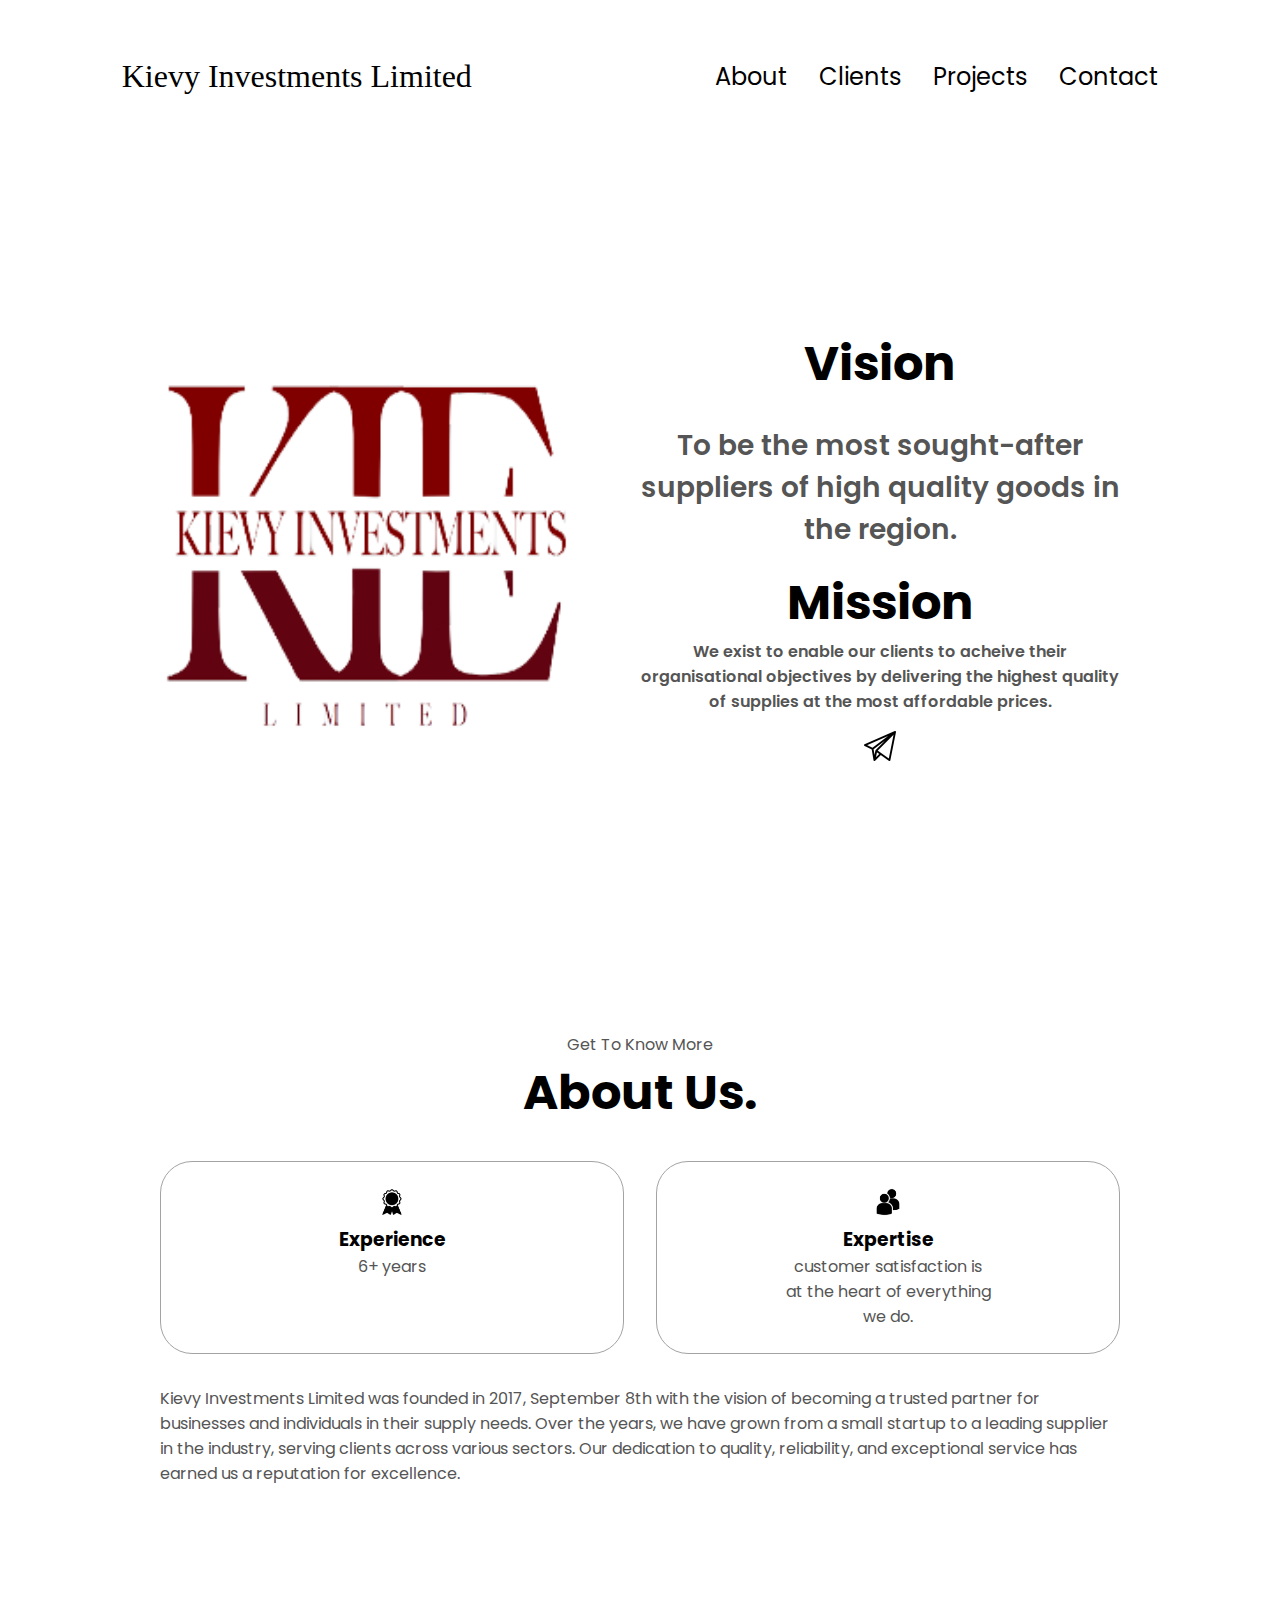
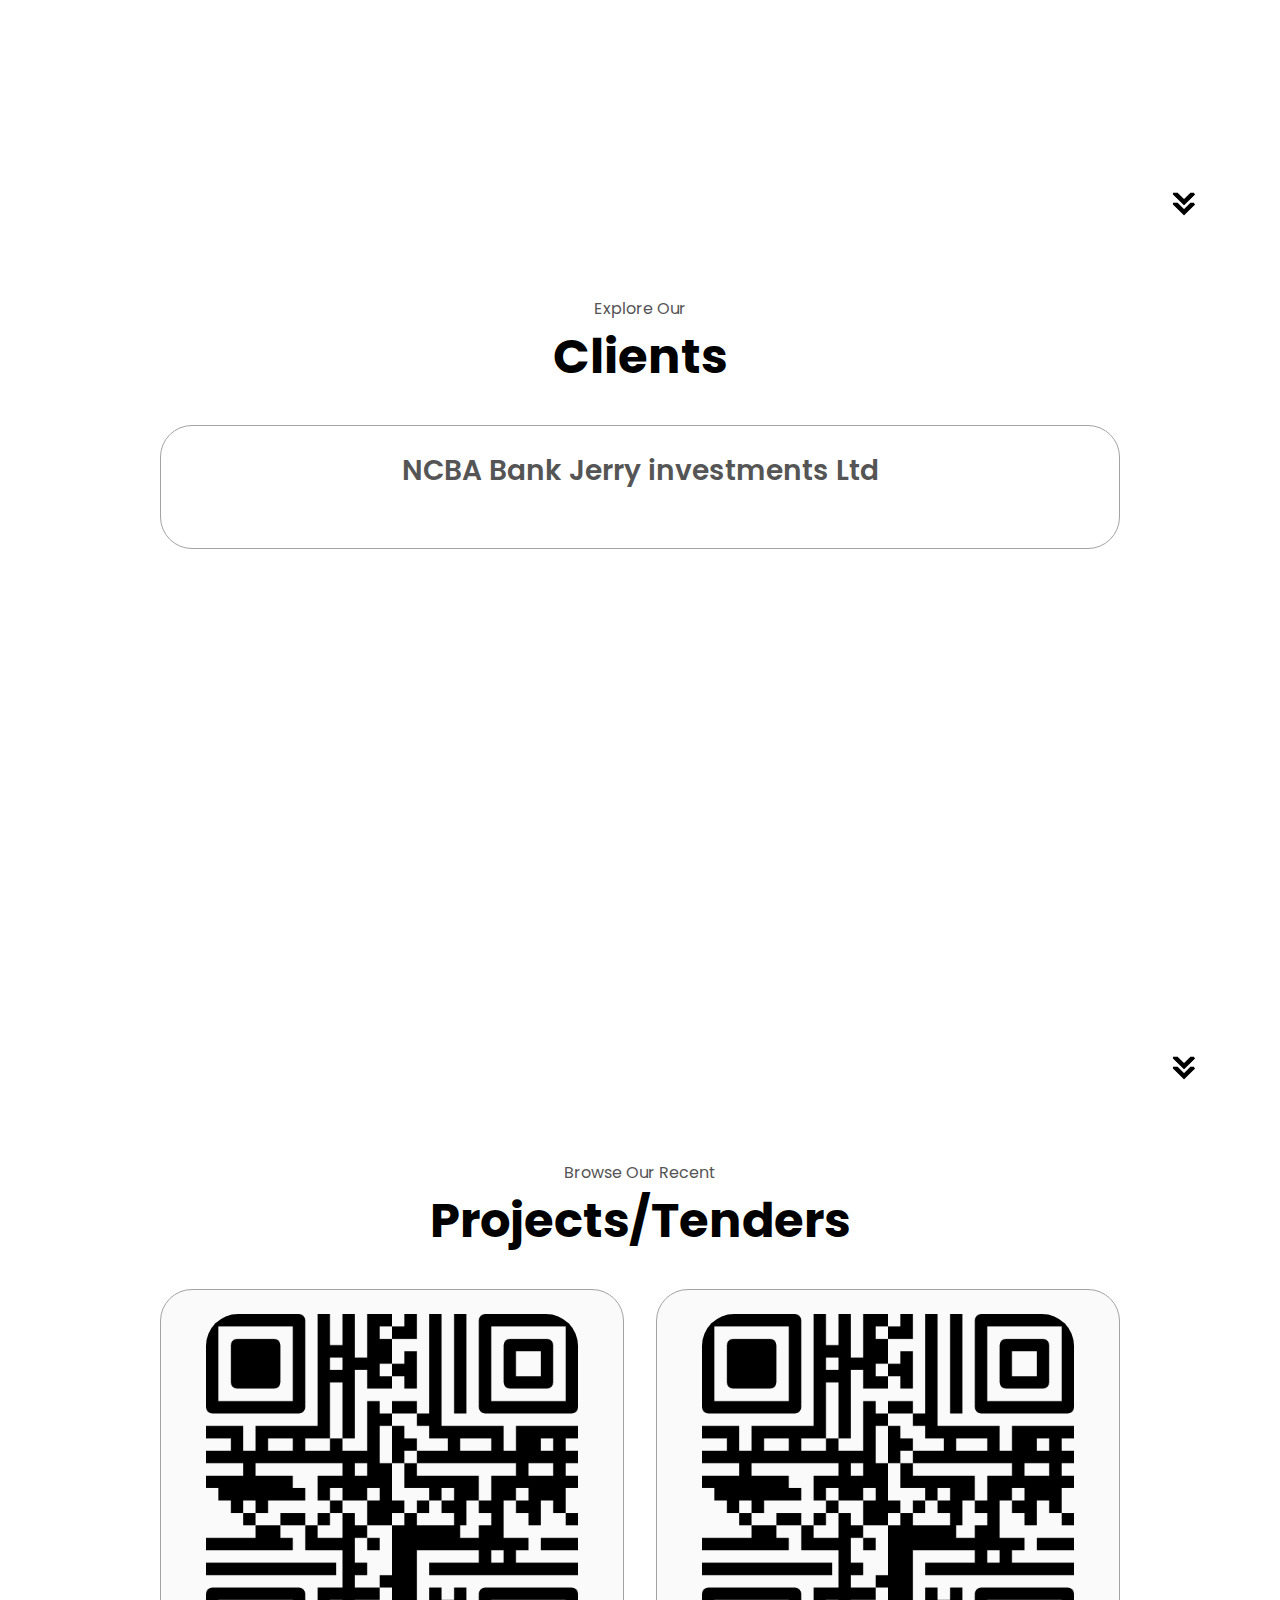
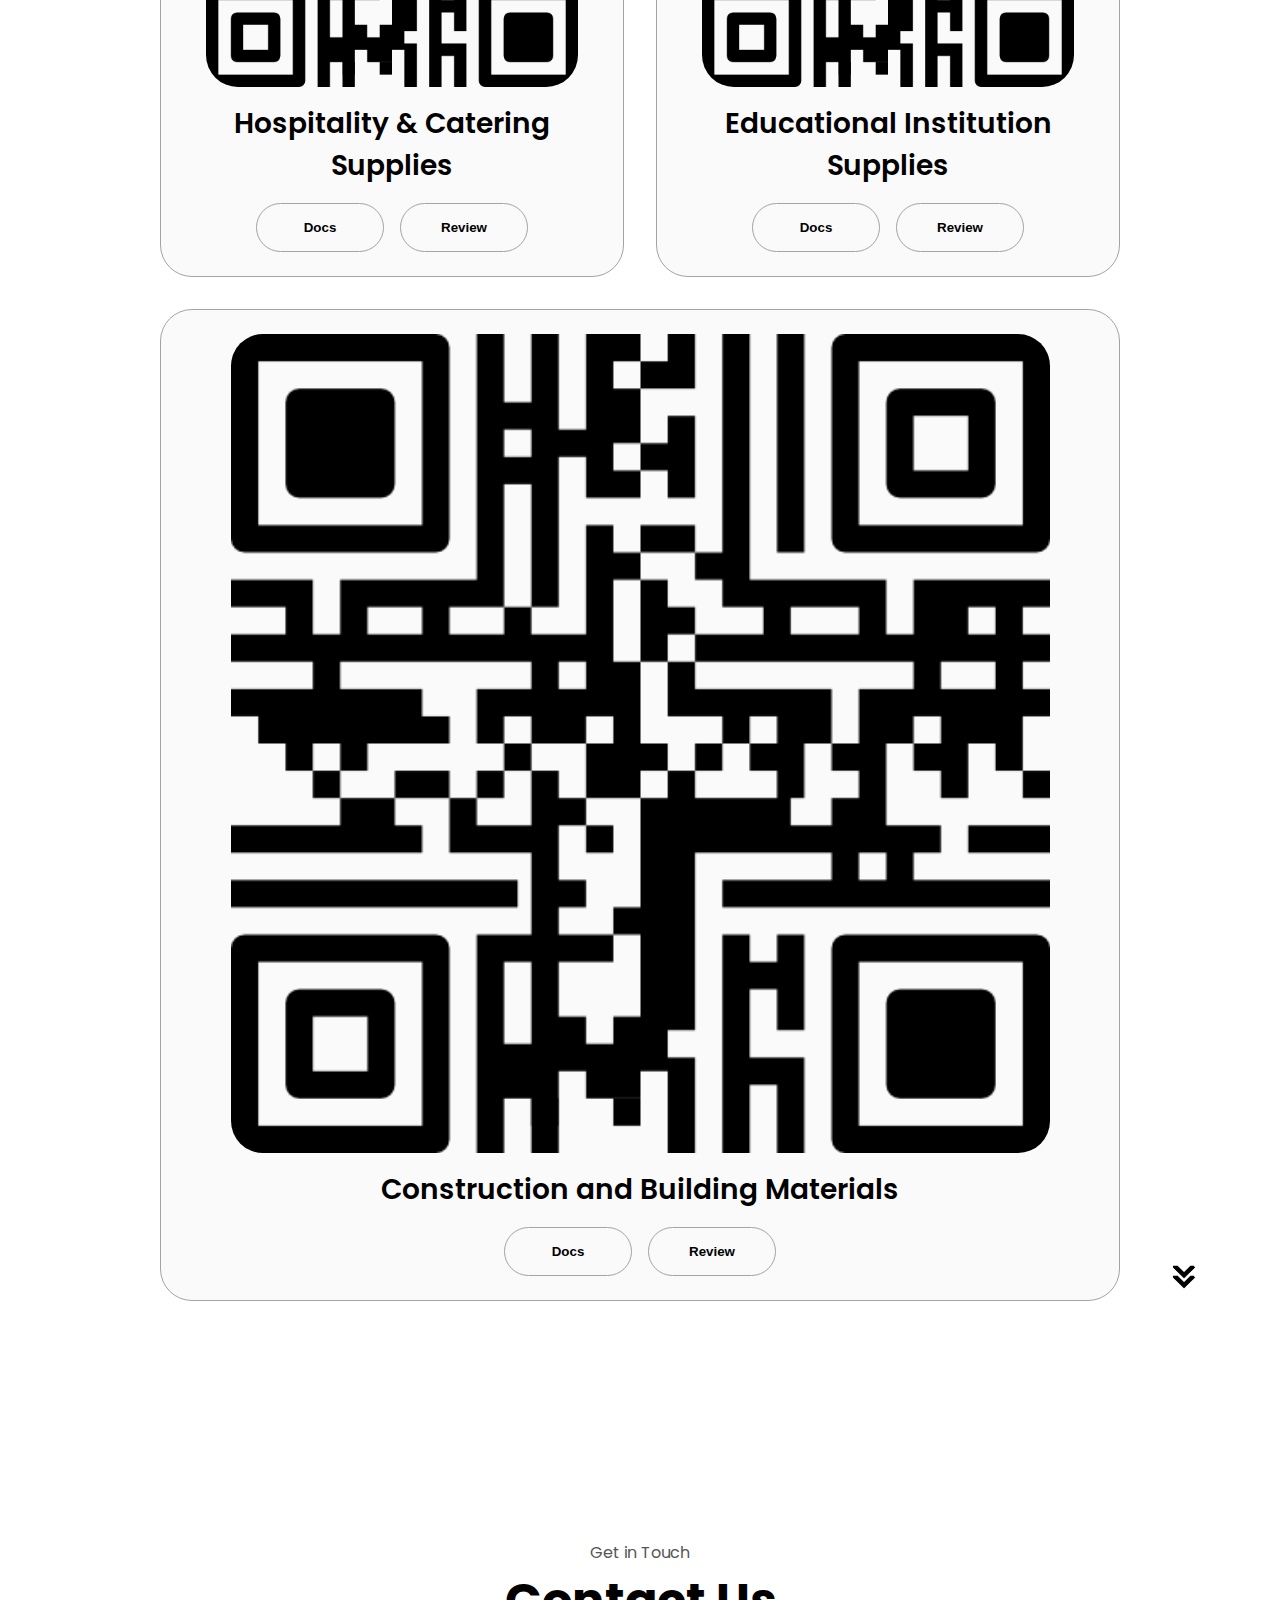
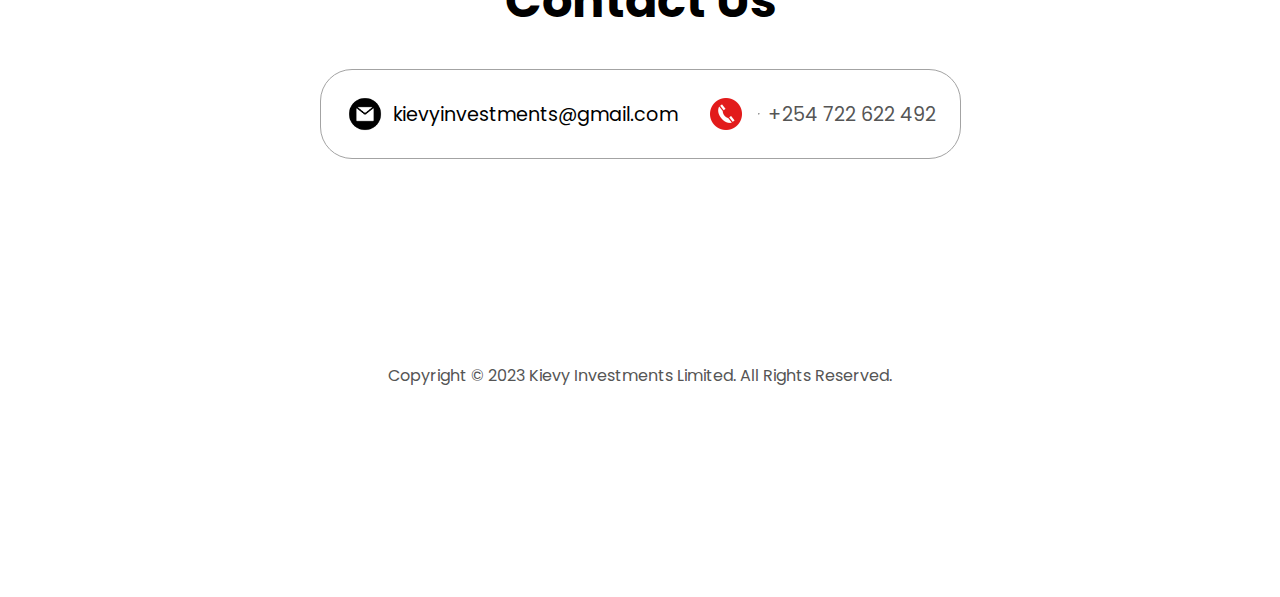
==== commit 20bcd286: "clients section" ====
--- a/index.html
+++ b/index.html
@@ -15,7 +15,7 @@
       <div>
         <ul class="nav-links">
           <li><a href="#about">About</a></li>
-         <!-- <li><a href="#experience">Expertise</a></li> -->
+         <li><a href="#experience">Clients</a></li>
           <li><a href="#projects">Projects</a></li>
           <li><a href="#contact">Contact</a></li>
         </ul>
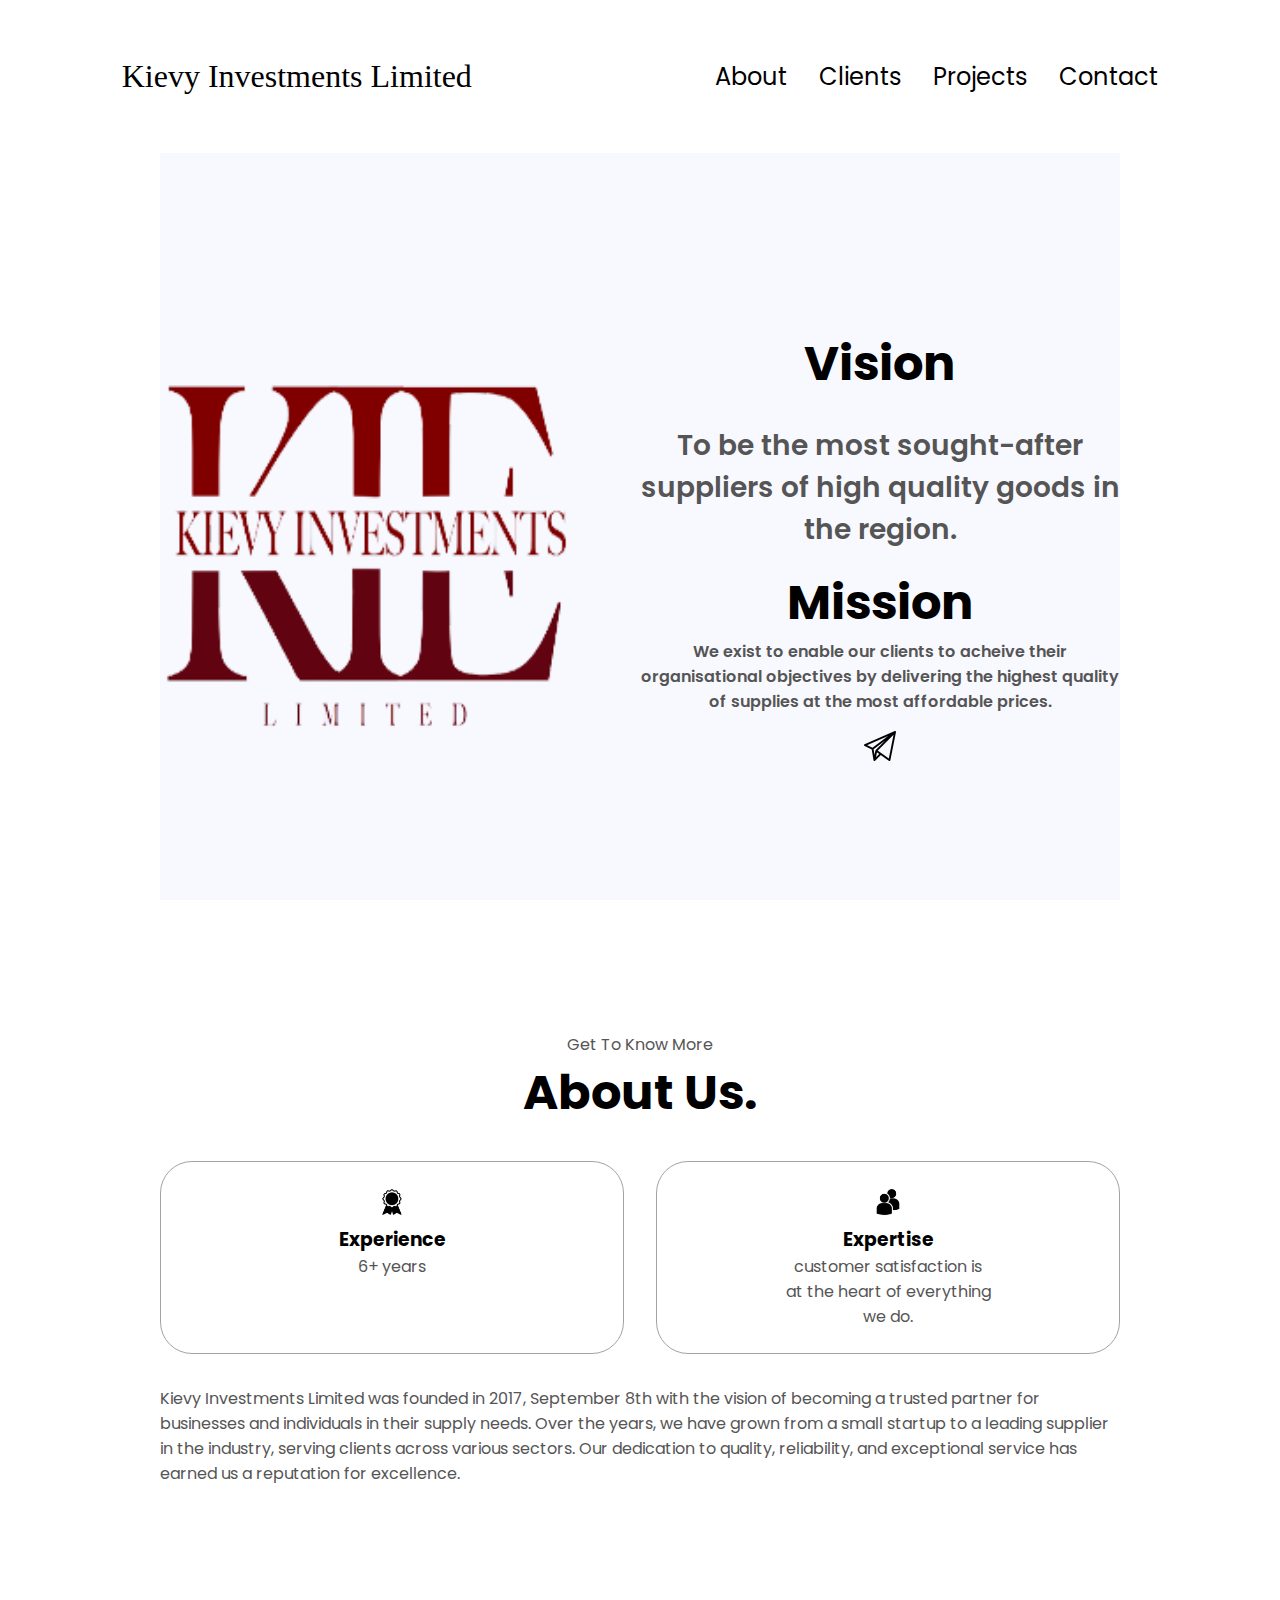
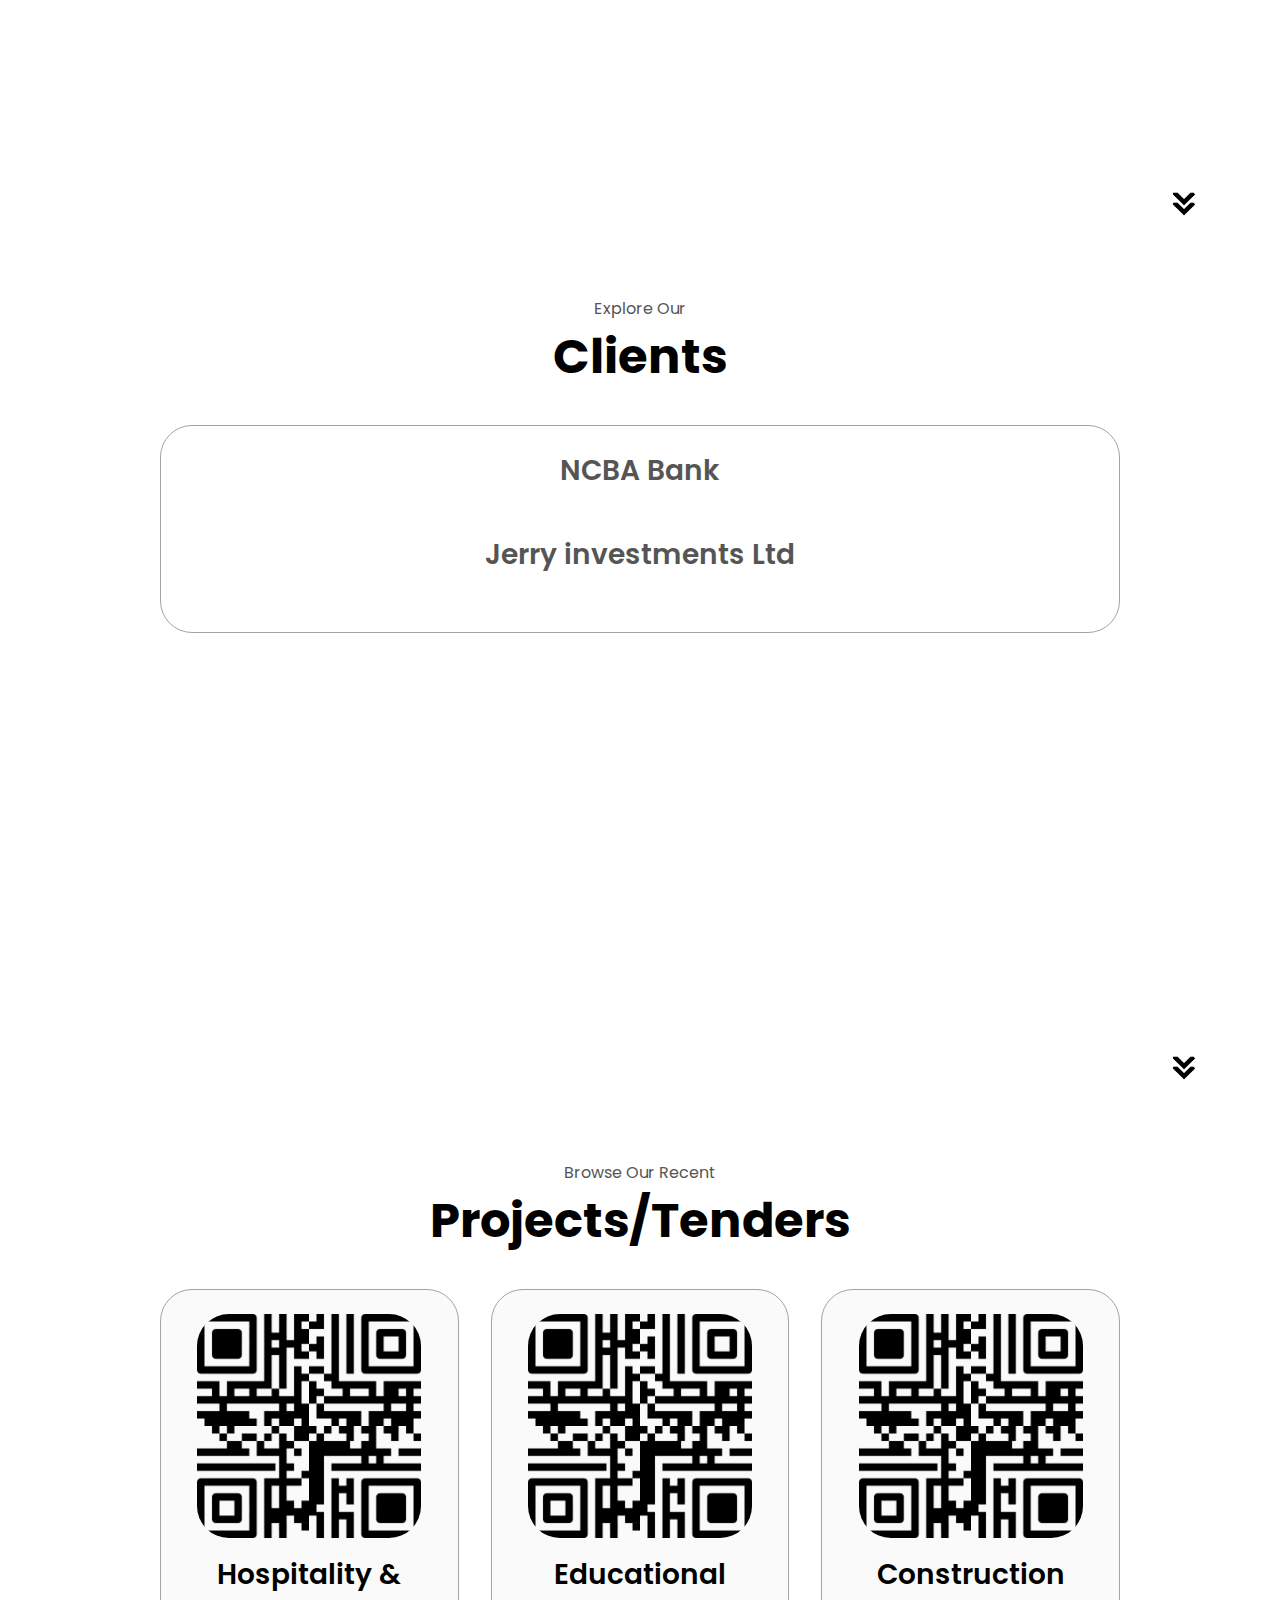
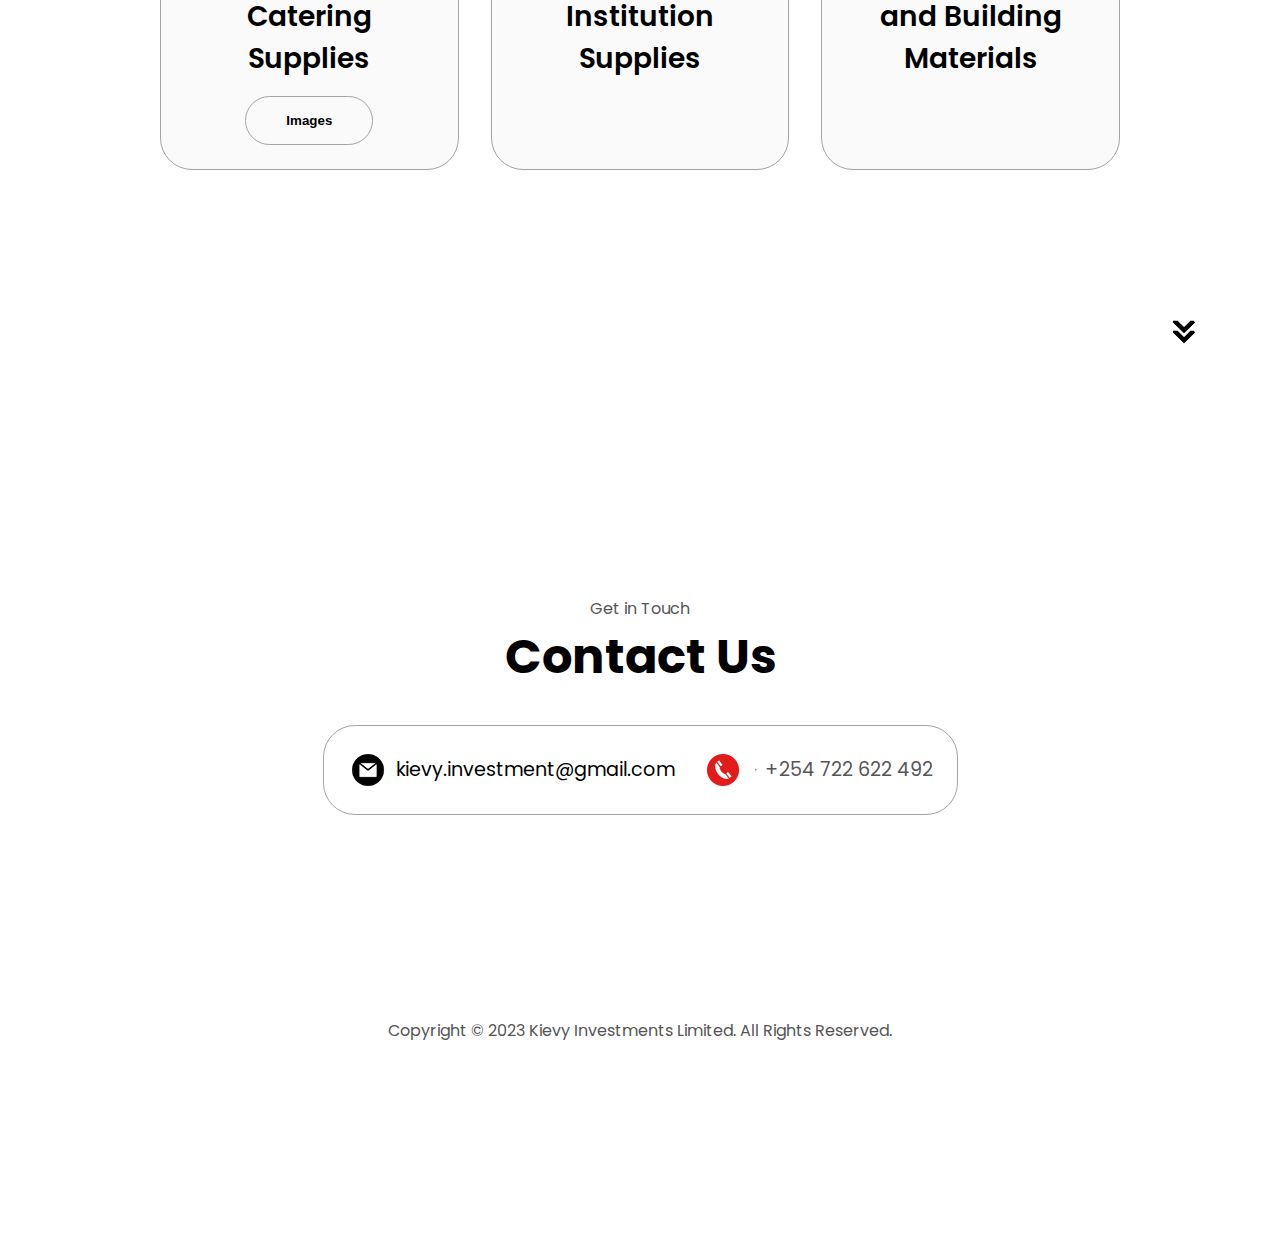
==== commit 5b194de7: "adding gallery" ====
--- a/index.html
+++ b/index.html
@@ -65,7 +65,7 @@
             src="./assets/github.png"
             alt="My LinkedIn profile"
             class="icon"
-            onclick="location.href='mailto:kievyinvestments@gmail.com'"
+            onclick="location.href='mailto:kievy.investment@gmail.com'"
           />
         <!--  <img
             src="./assets/github.png"
@@ -129,14 +129,16 @@
       <div class="experience-details-container">
         <div class="about-containers">
           <div class="details-container">
-            <h2 class="experience-sub-title">NCBA Bank
-              Jerry investments Ltd</h2>
+            <h2 class="experience-sub-title">NCBA Bank <br>
+            <br>
+              <span class="experience-sub-title"> Jerry investments Ltd</span></h2>
            <!-- <div class="article-container">
               <article>
                 <img
                   src="./assets/checkmark.png"
                   alt="Experience icon"
                   class="icon"
+
                 />
                 <div>
                   <h3>[Year]</h3>
@@ -296,18 +298,19 @@
             </div>
             <h2 class="experience-sub-title project-title">Hospitality & Catering Supplies</h2>
             <div class="btn-container">
+             <button
+                class="btn btn-color-2 project-btn"
+                onclick="location.href='https://kievyinvestments.netlify.app/images.html"
+              >
+                Images
+              </button>
+              <!--
               <button
                 class="btn btn-color-2 project-btn"
                 onclick="location.href='https://linkedin.com/'"
               >
-                Docs
-              </button>
-              <button
-                class="btn btn-color-2 project-btn"
-                onclick="location.href='https://linkedin.com/'"
-              >
                 Review
-              </button>
+              </button>-->
             </div>
           </div>
           <div class="details-container color-container">
@@ -320,7 +323,7 @@
             </div>
             <h2 class="experience-sub-title project-title">Educational Institution Supplies</h2>
             <div class="btn-container">
-              <button
+              <!--<button
                 class="btn btn-color-2 project-btn"
                 onclick="location.href='https://linkedin.com/'"
               >
@@ -331,7 +334,7 @@
                 onclick="location.href='https://linkedin.com/'"
               >
                 Review
-              </button>
+              </button>-->
             </div>
           </div>
           <div class="details-container color-container">
@@ -344,7 +347,7 @@
             </div>
             <h2 class="experience-sub-title project-title">Construction and Building Materials</h2>
             <div class="btn-container">
-              <button
+              <!--<button
                 class="btn btn-color-2 project-btn"
                 onclick="location.href='https://linkedin.com/'"
               >
@@ -355,7 +358,7 @@
                 onclick="location.href='https://linkedin.com/'"
               >
                 Review
-              </button>
+              </button>-->
             </div>
           </div>
         </div>
@@ -377,7 +380,7 @@
             alt="Email icon"
             class="icon contact-icon email-icon"
           />
-          <p><a href="mailto:kievyinvestments@gmail.com">kievyinvestments@gmail.com</a></p>
+          <p><a href="mailto:kievy.investment@gmail.com">kievy.investment@gmail.com</a></p>
         </div>
         <div class="contact-info-container">
           <img
--- a/style.css
+++ b/style.css
@@ -168,6 +168,7 @@
   justify-content: center;
   gap: 5rem;
   height: 80vh;
+  background-color: ghostwhite;
 }
 
 .section__pic-container {
@@ -326,12 +327,14 @@
   font-weight: 600;
   font-size: 1.75rem;
   margin-bottom: 2rem;
+  
 }
 
 .experience-details-container {
   display: flex;
   justify-content: center;
   flex-direction: column;
+  ;
 }
 
 .article-container {
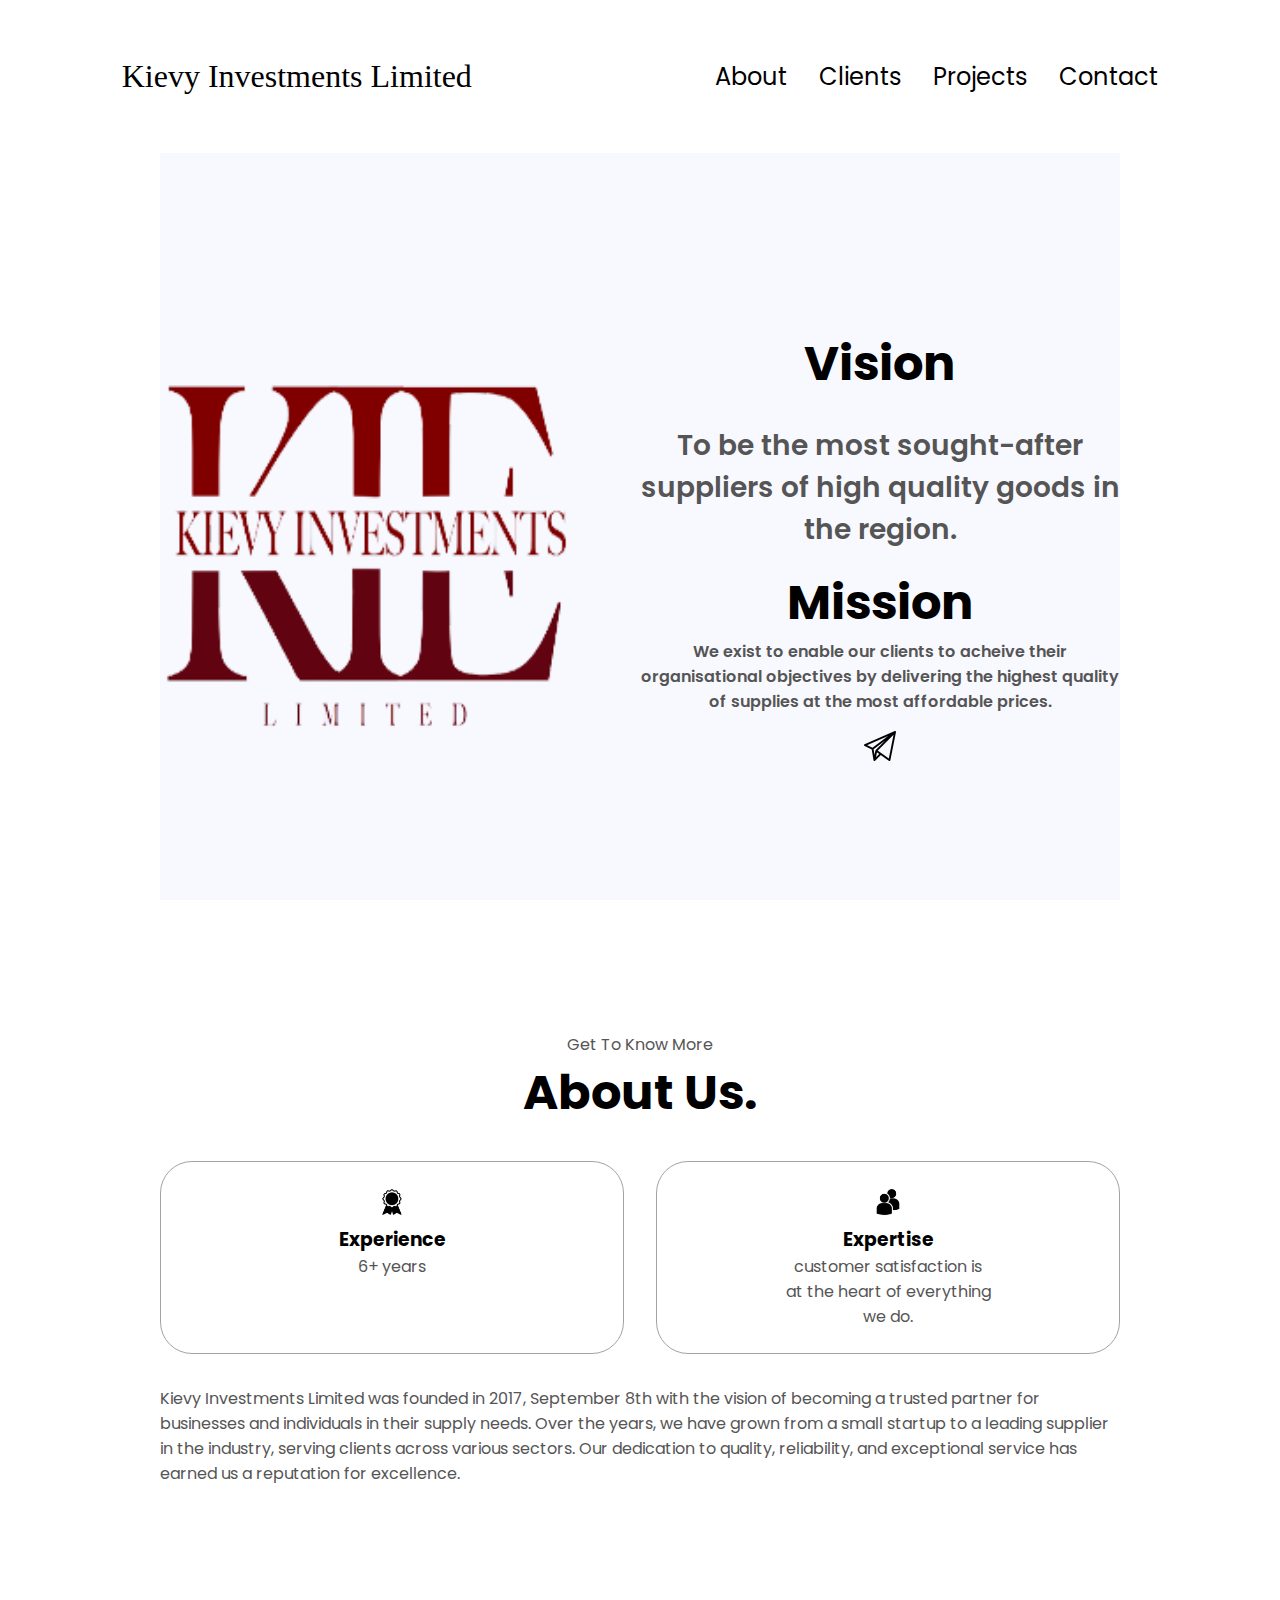
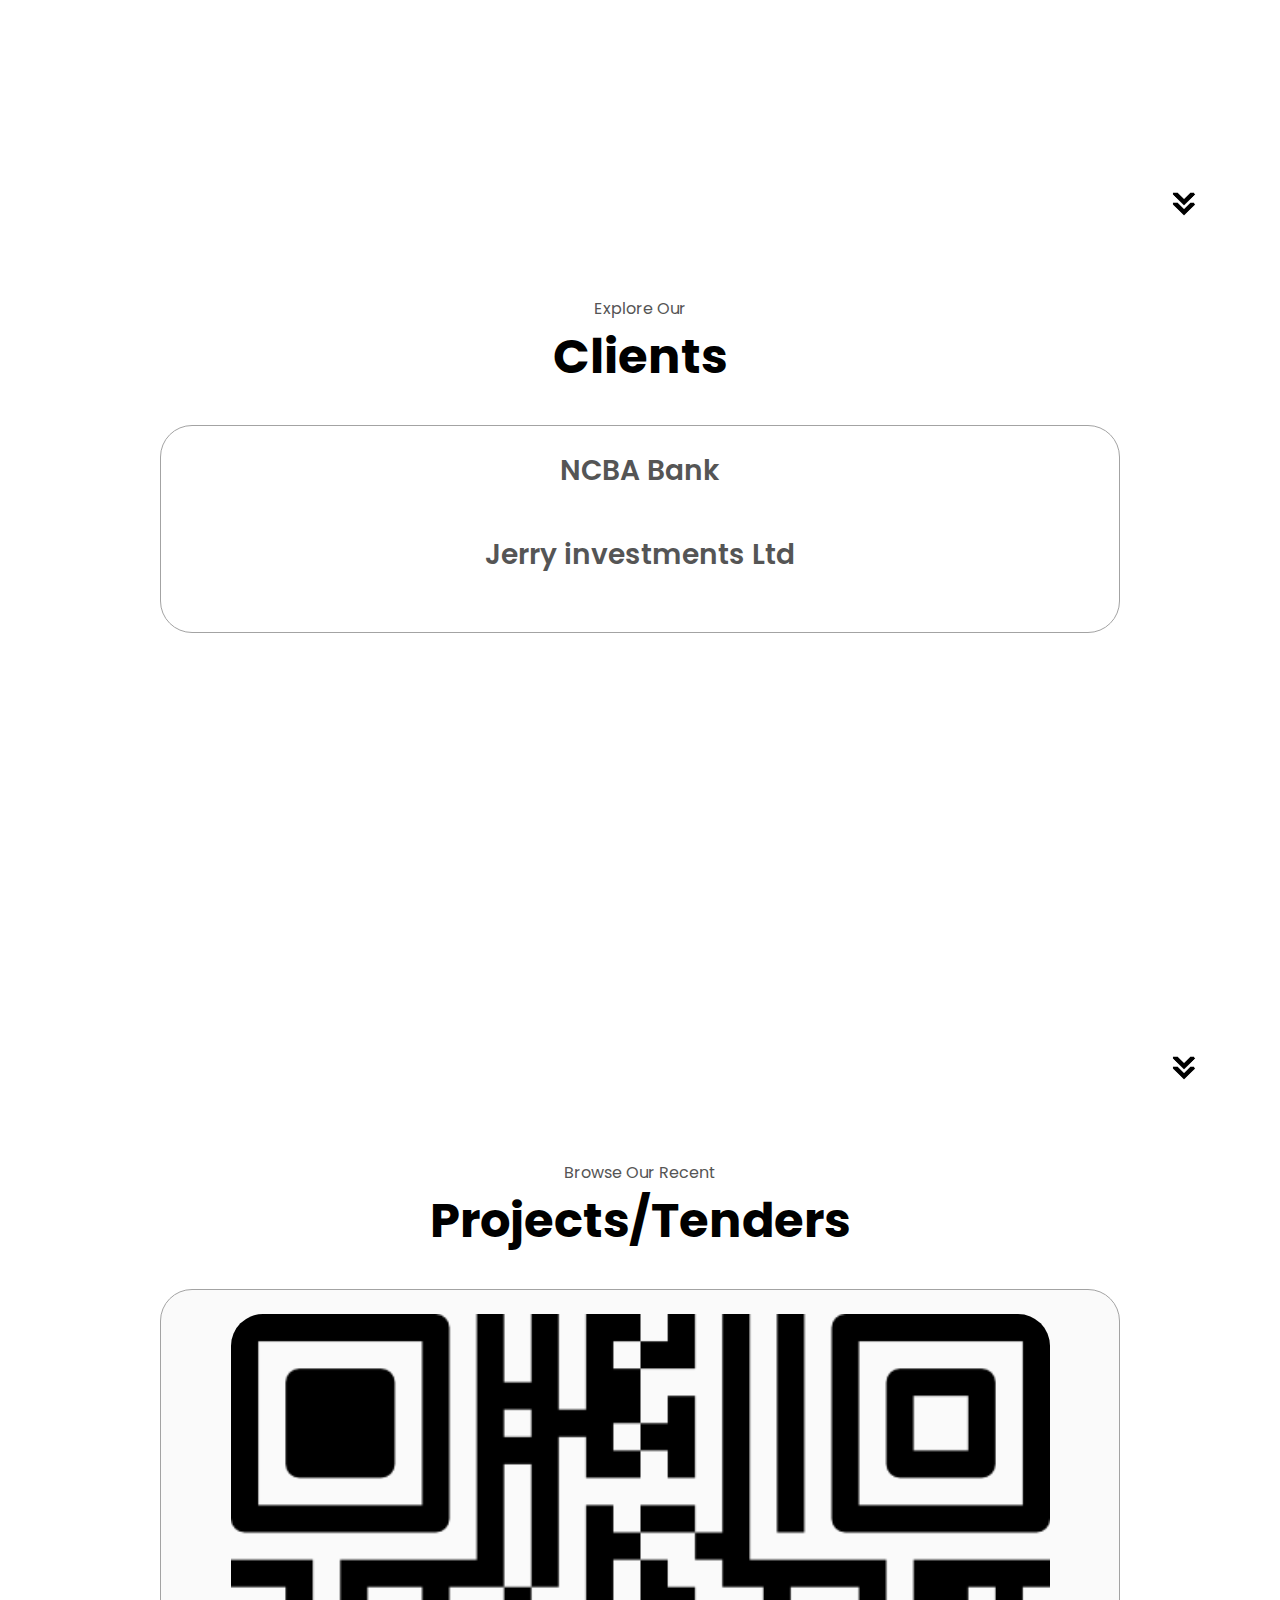
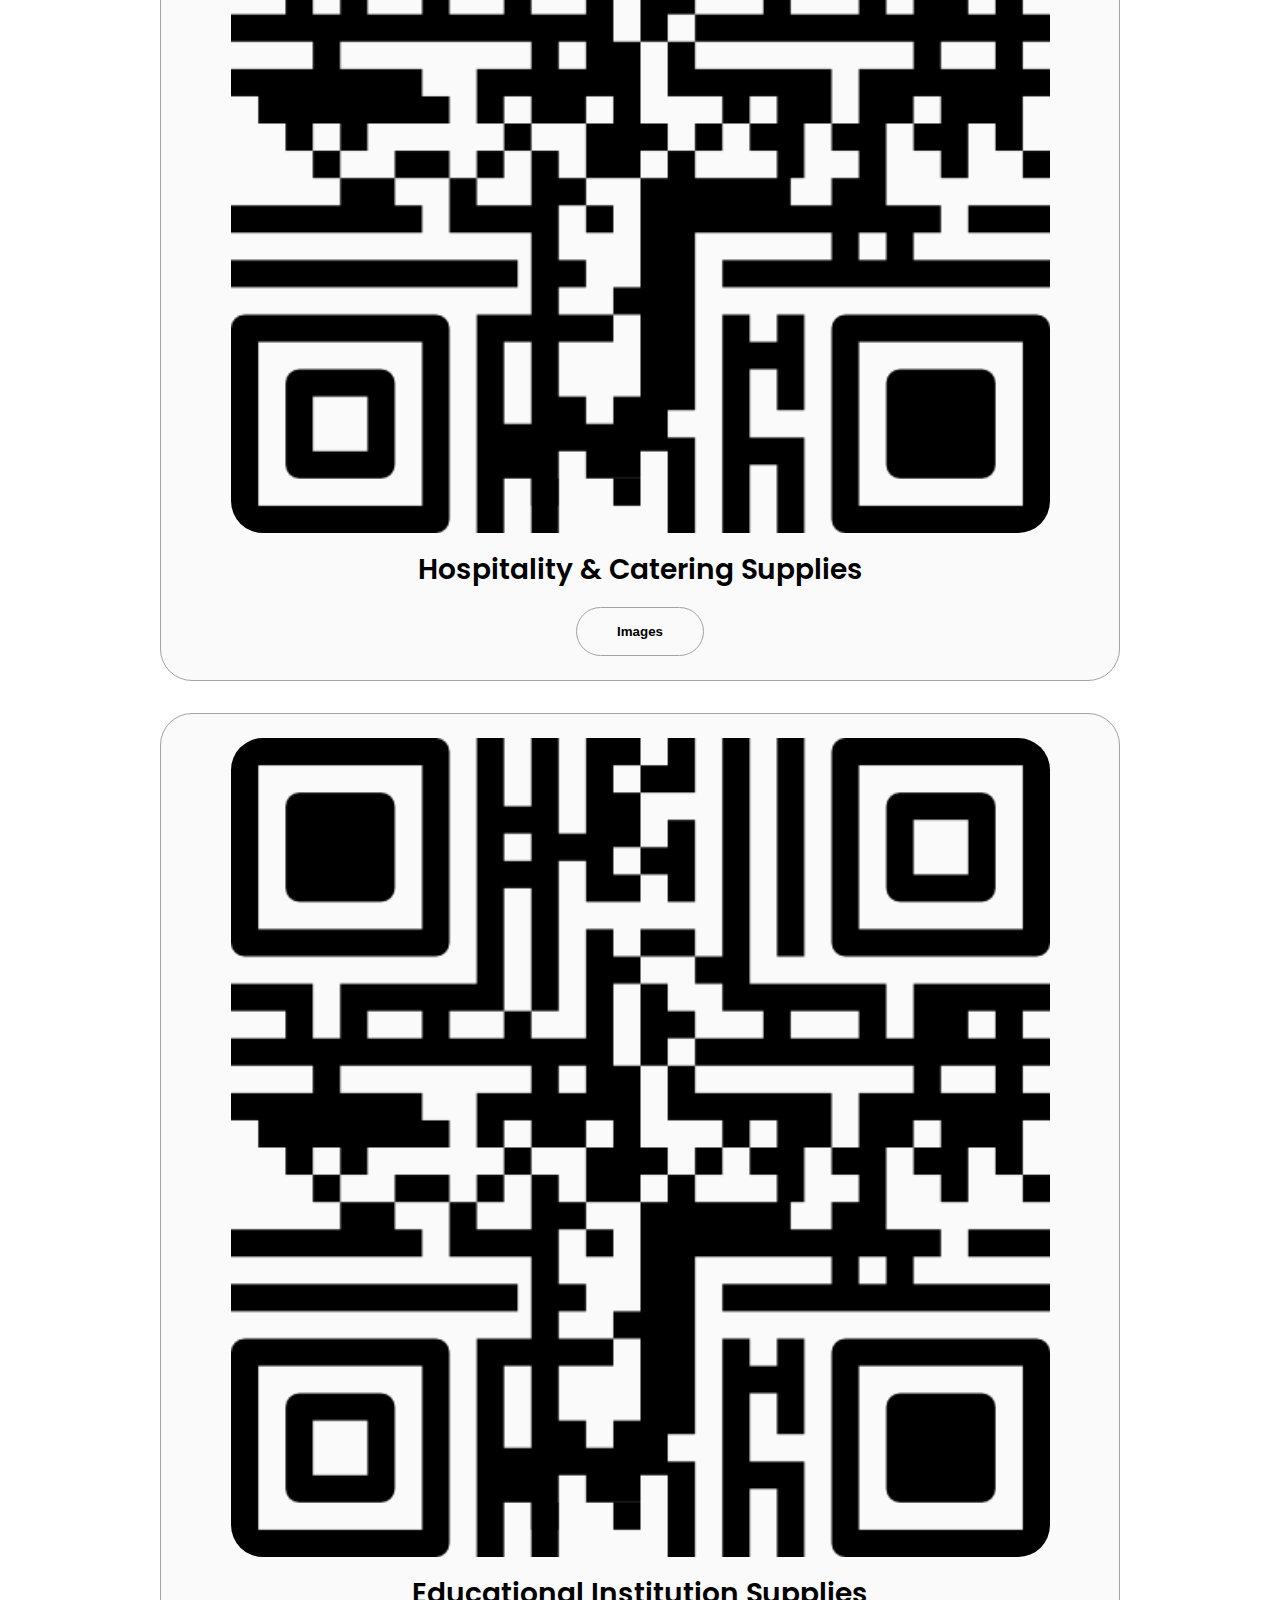
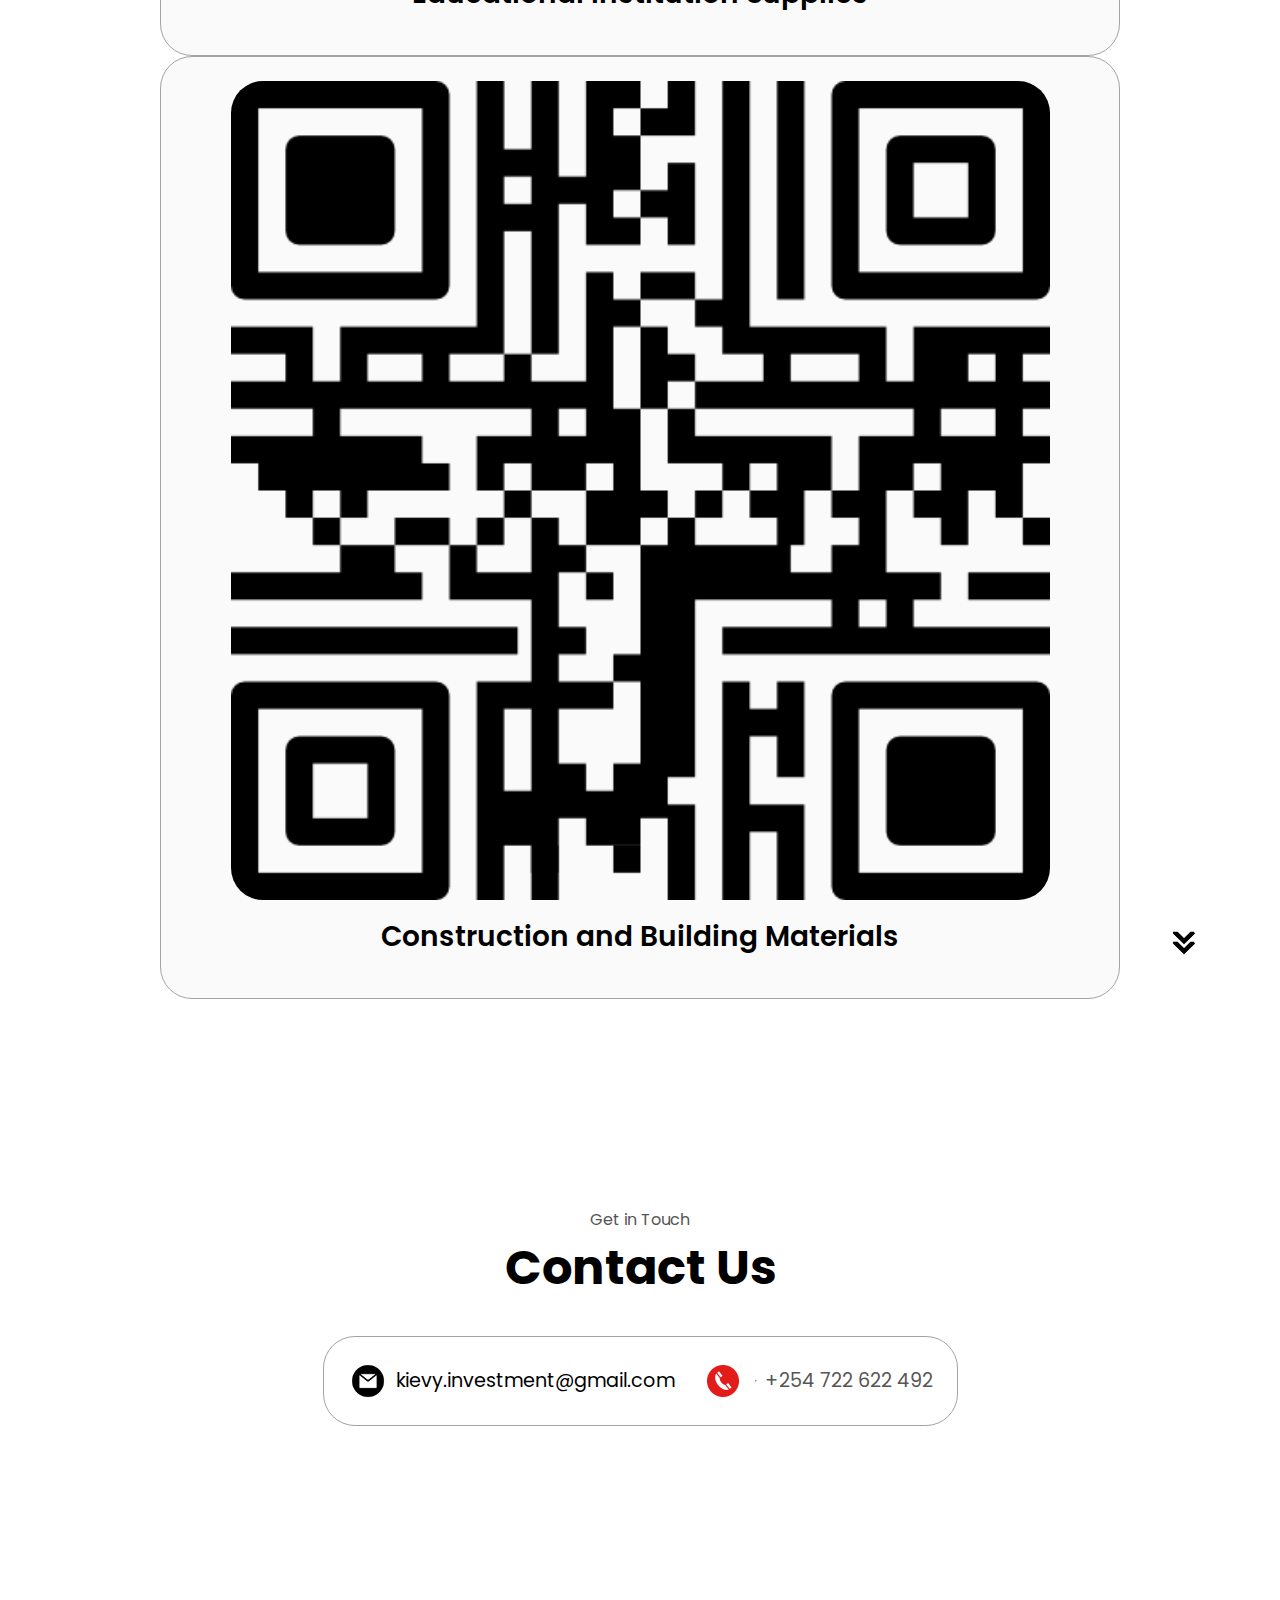
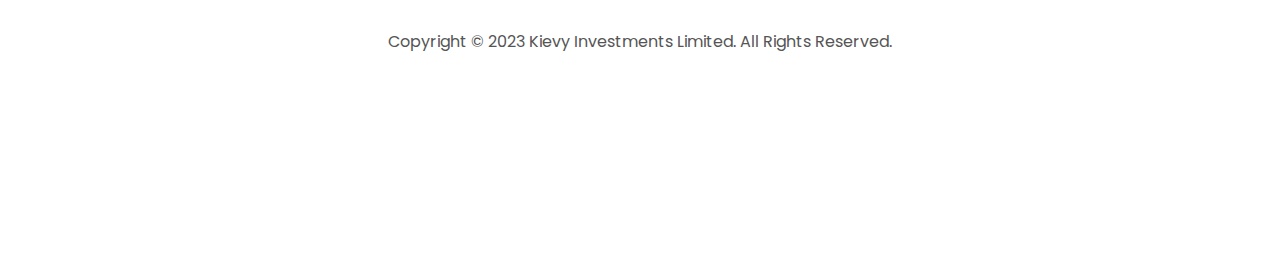
==== commit c10f5e60: "fixed button images" ====
--- a/index.html
+++ b/index.html
@@ -298,12 +298,11 @@
             </div>
             <h2 class="experience-sub-title project-title">Hospitality & Catering Supplies</h2>
             <div class="btn-container">
-             <button
-                class="btn btn-color-2 project-btn"
-                onclick="location.href='https://kievyinvestments.netlify.app/images.html"
-              >
-                Images
+              <button class="btn btn-color-2 project-btn" onclick="location.href='images.html'">
+                  Images
               </button>
+          </div>
+          
               <!--
               <button
                 class="btn btn-color-2 project-btn"
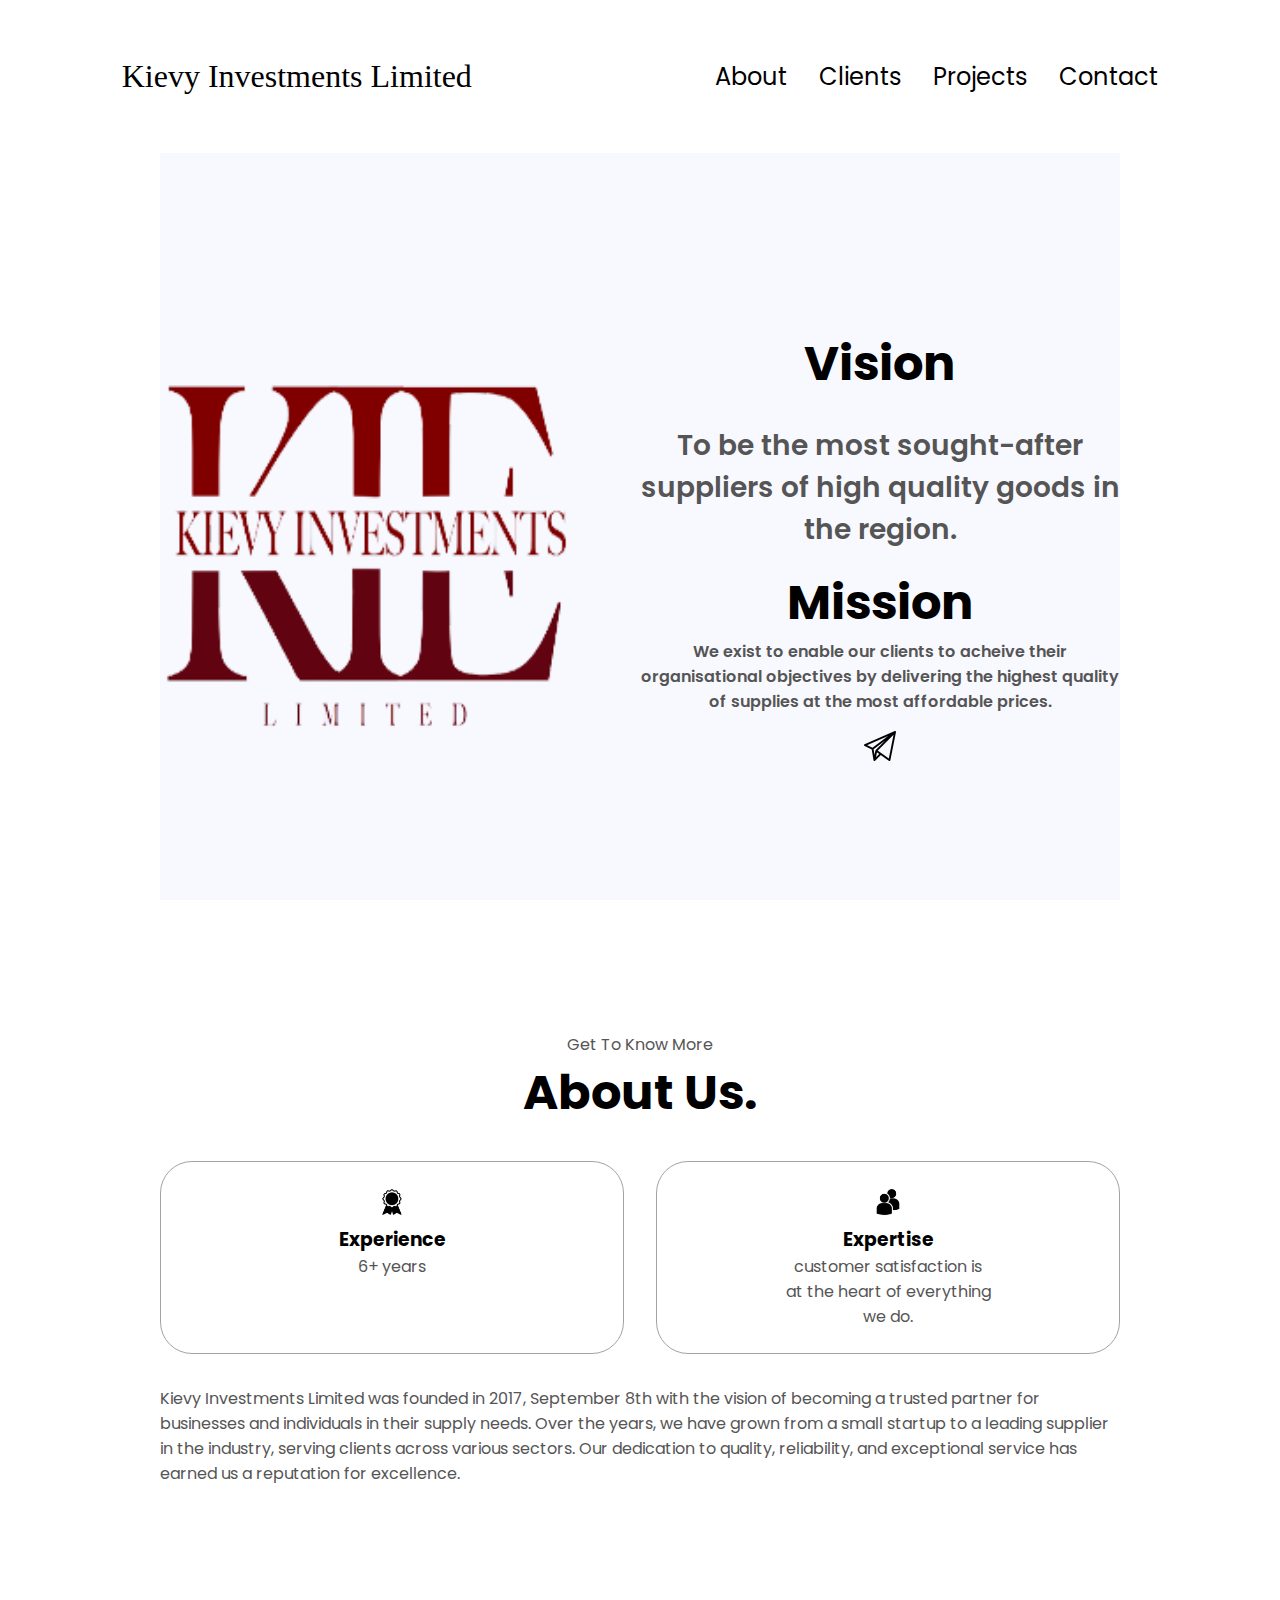
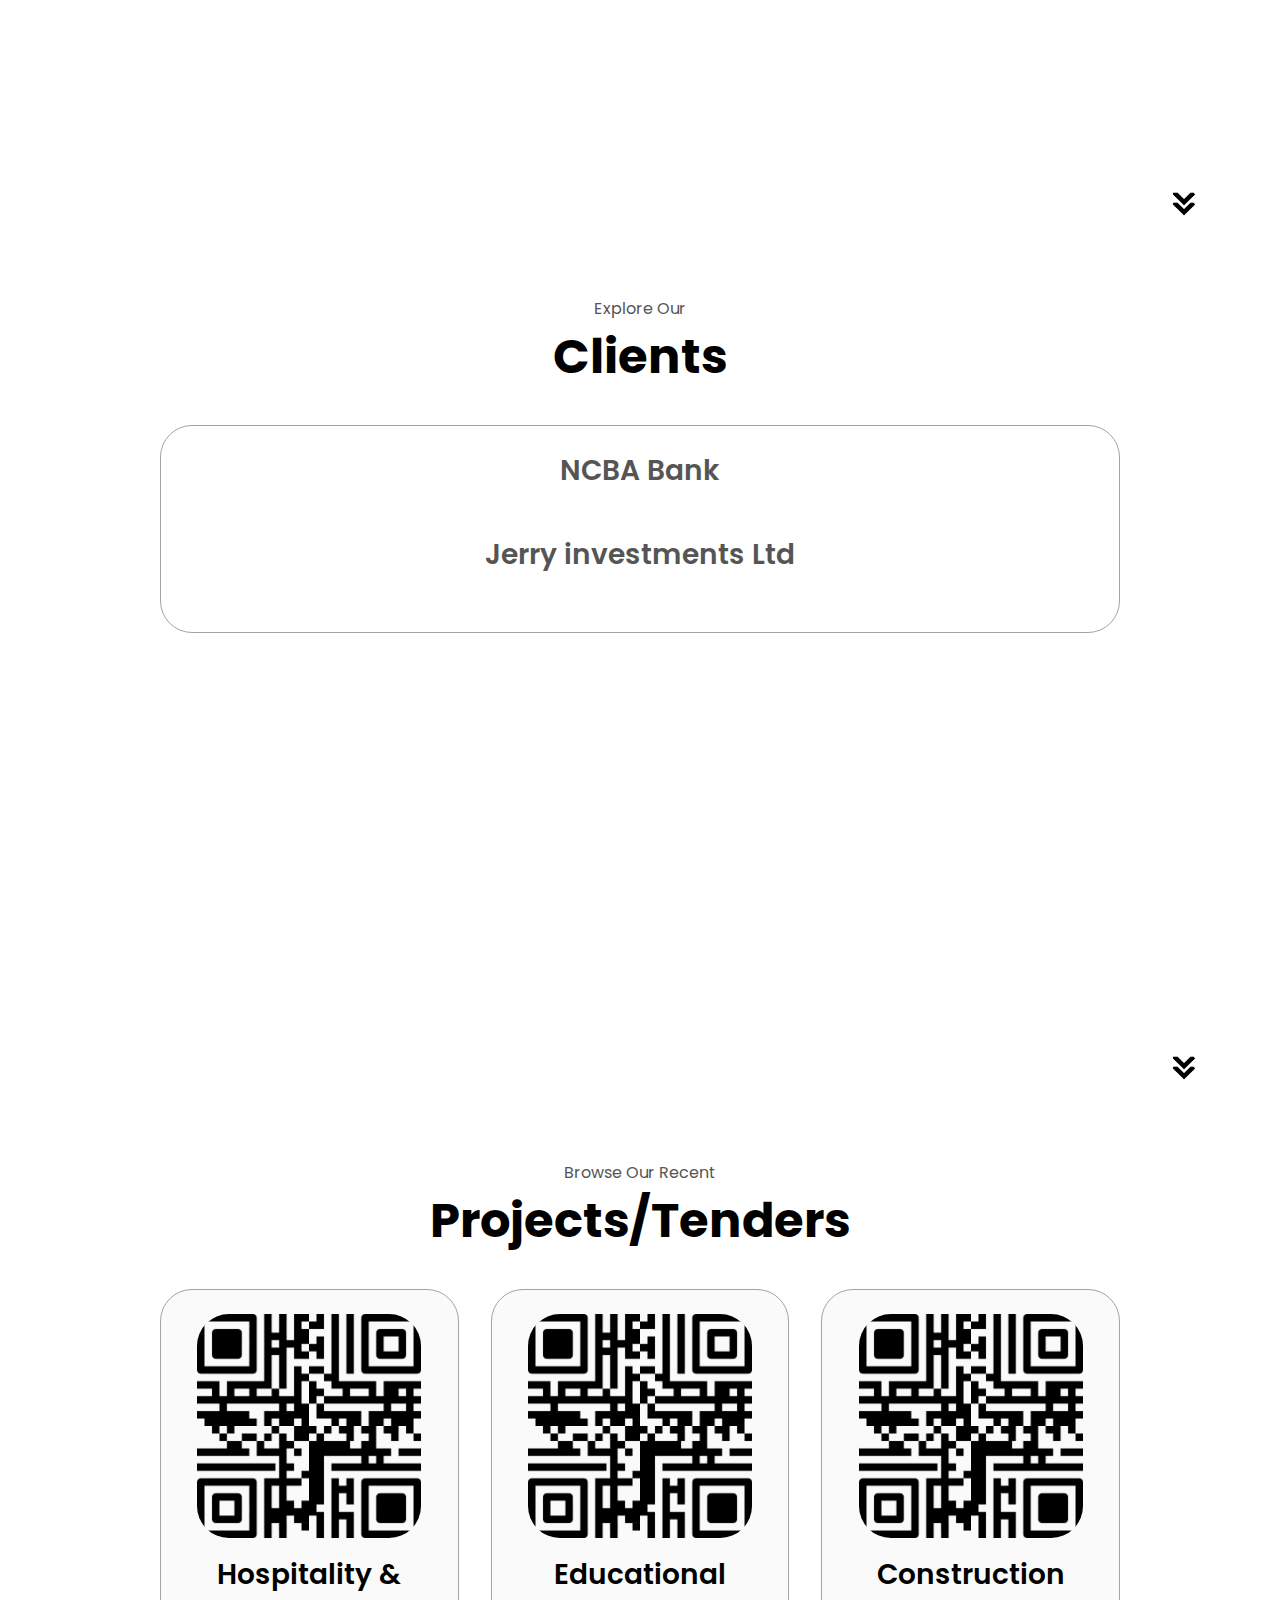
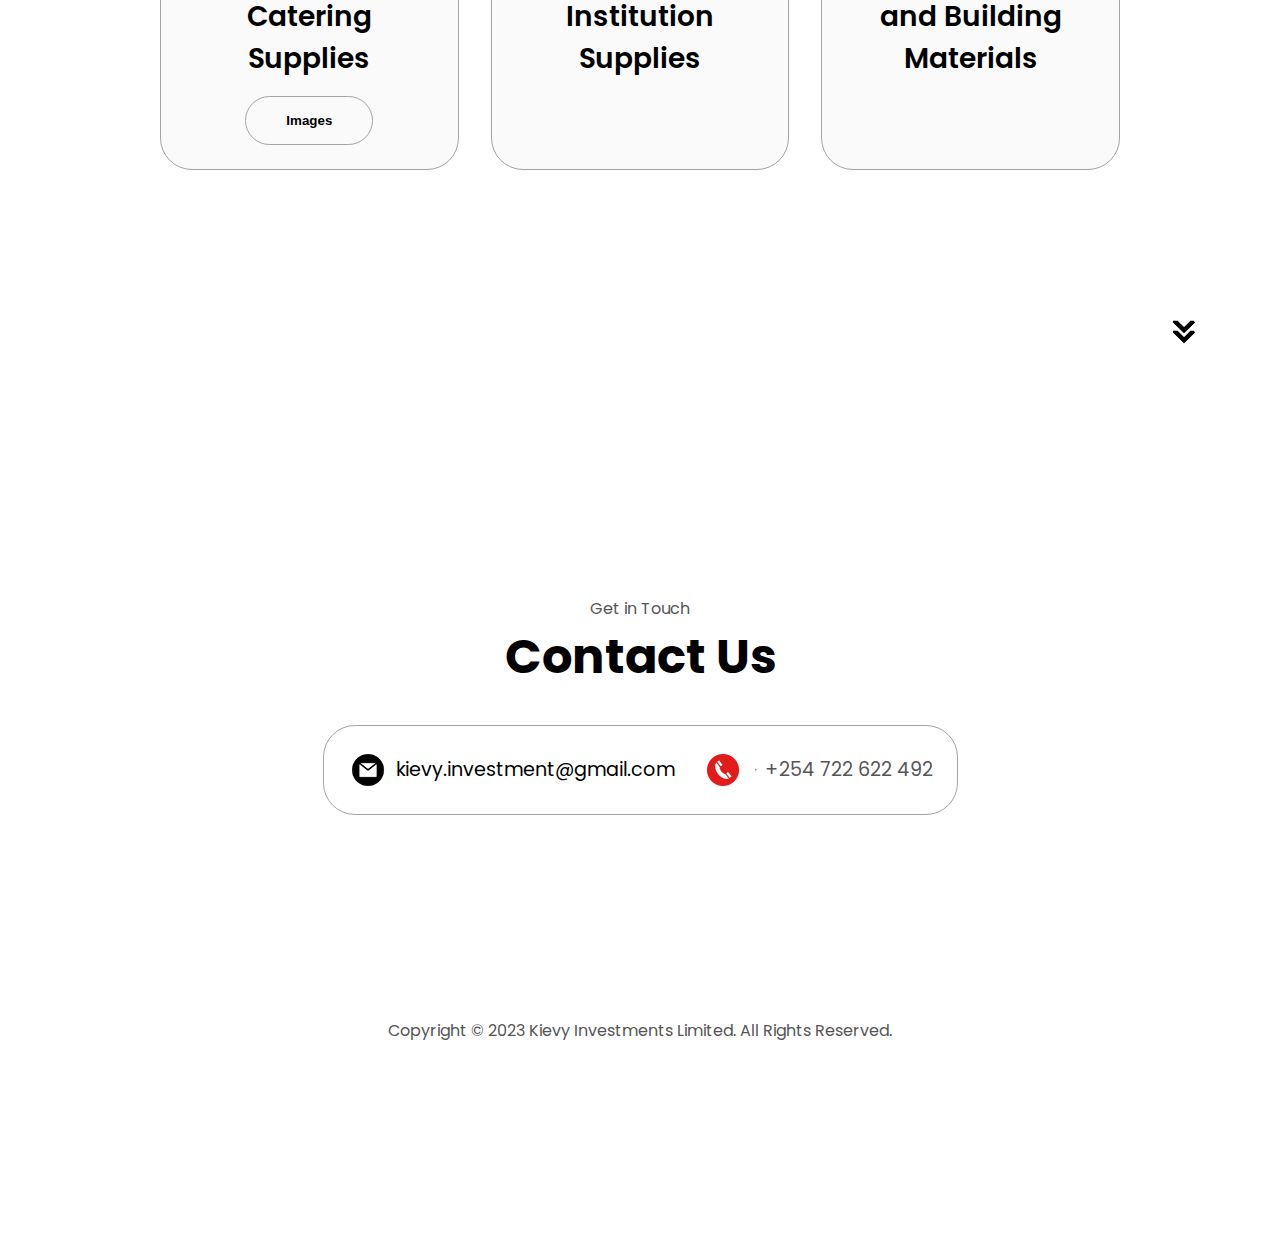
==== commit 3c2483ce: "minor edit" ====
--- a/index.html
+++ b/index.html
@@ -298,11 +298,12 @@
             </div>
             <h2 class="experience-sub-title project-title">Hospitality & Catering Supplies</h2>
             <div class="btn-container">
-              <button class="btn btn-color-2 project-btn" onclick="location.href='images.html'">
-                  Images
+             <button
+                class="btn btn-color-2 project-btn"
+                onclick="location.href='images.html'"
+              >
+                Images
               </button>
-          </div>
-          
               <!--
               <button
                 class="btn btn-color-2 project-btn"
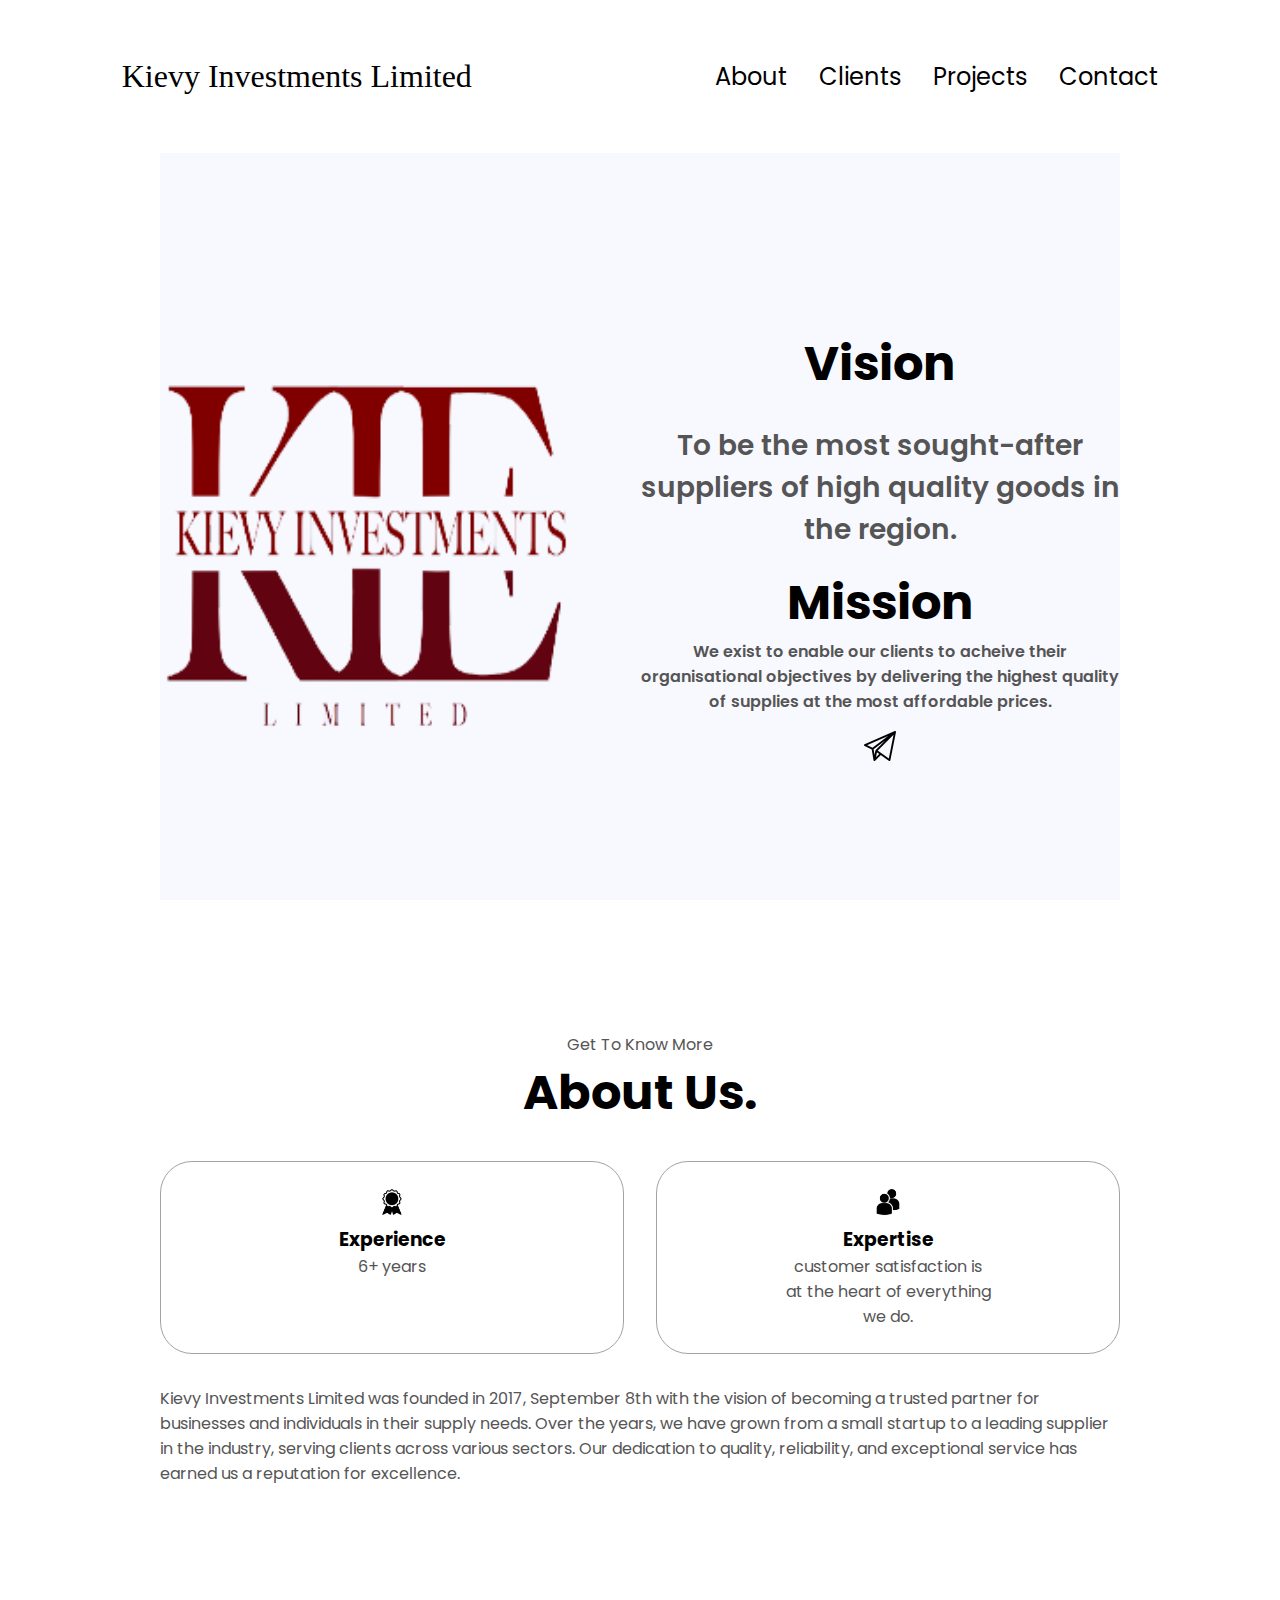
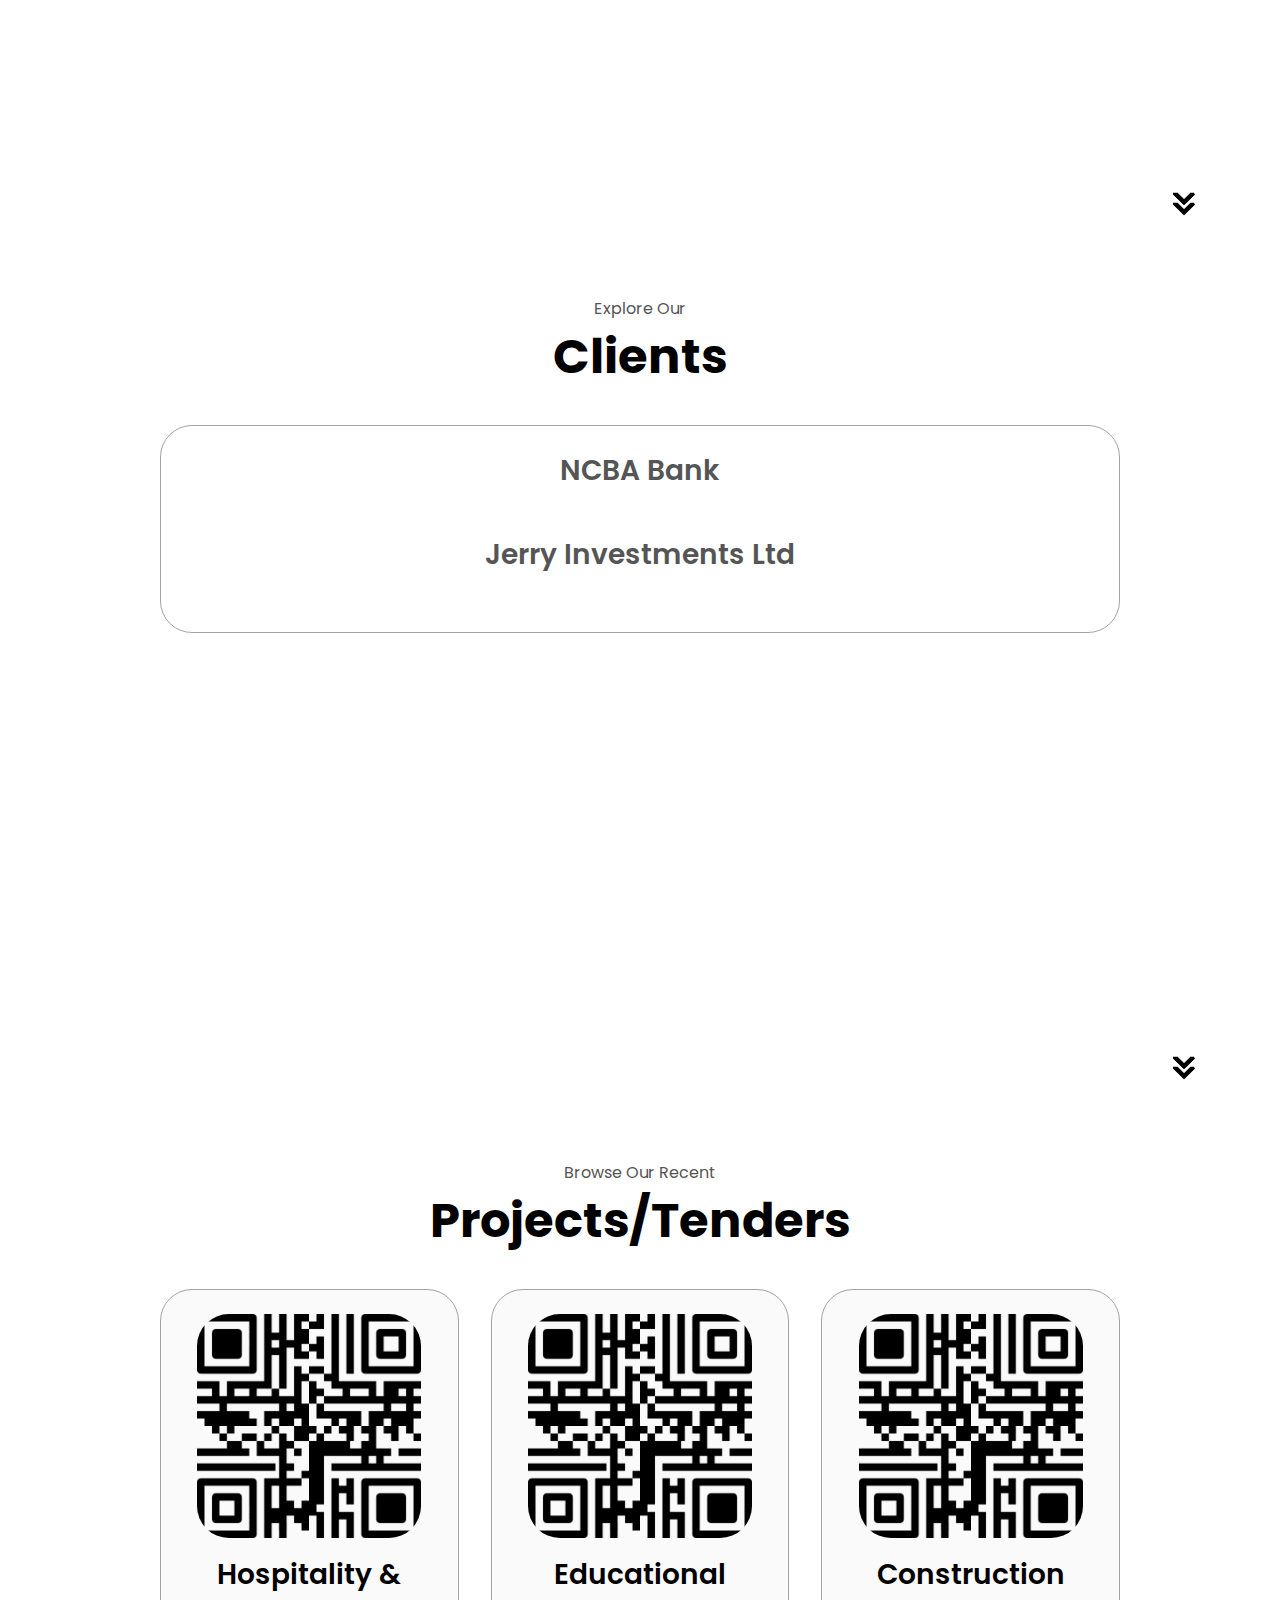
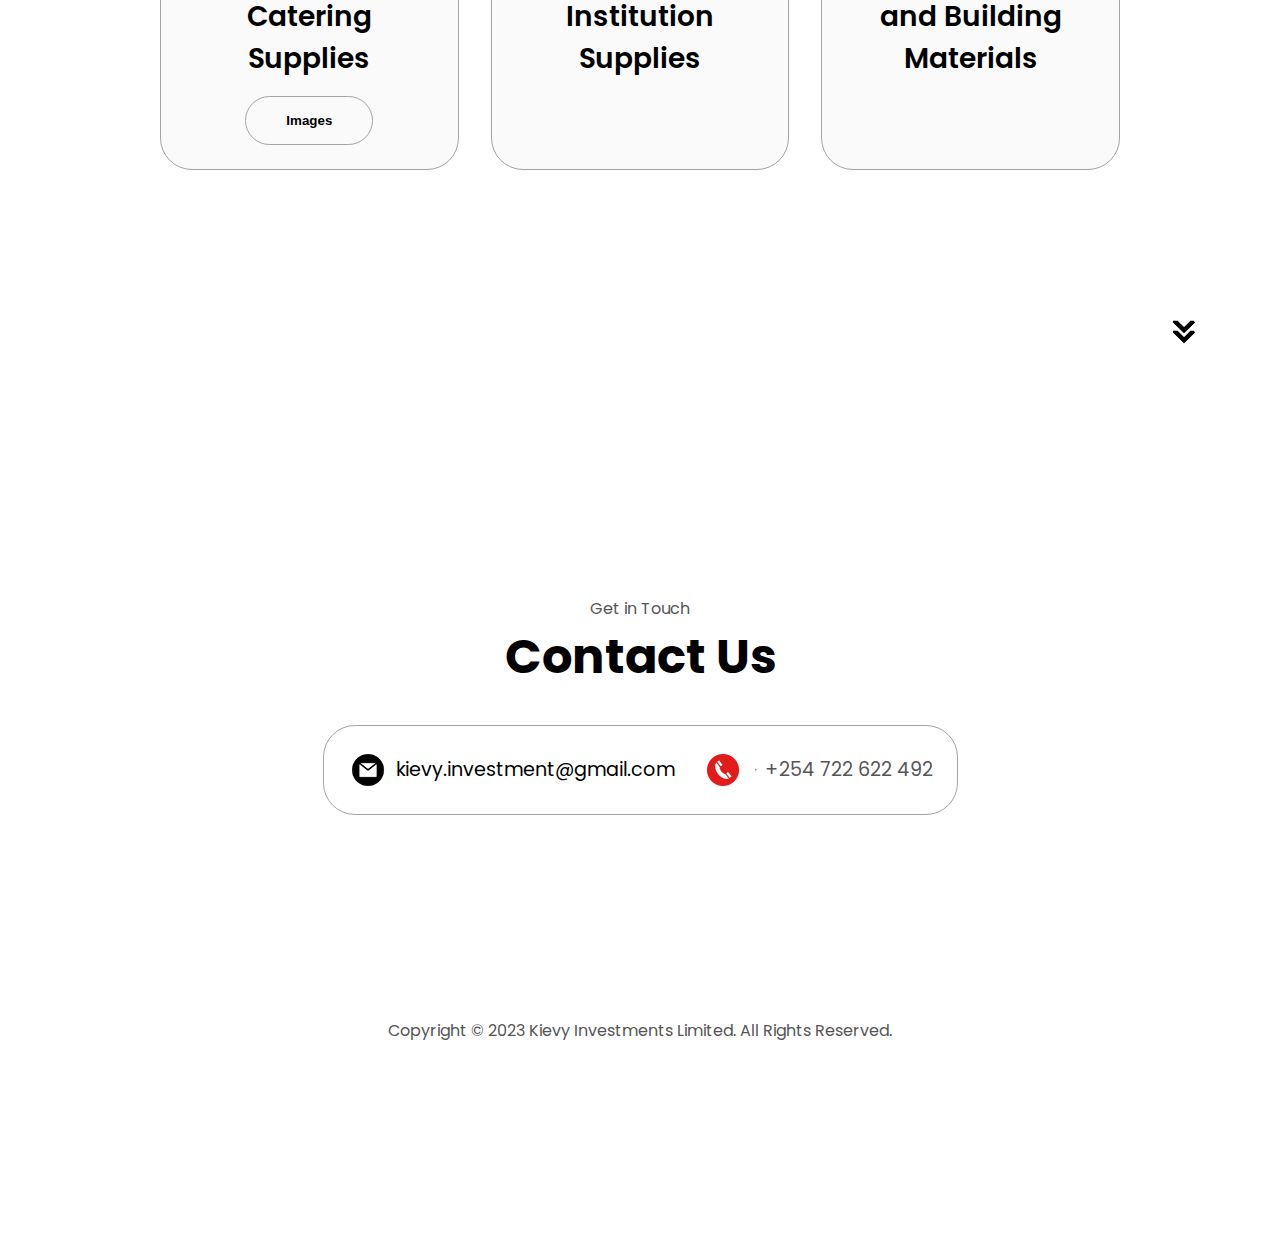
==== commit 36528cb8: "final edit" ====
--- a/index.html
+++ b/index.html
@@ -131,7 +131,7 @@
           <div class="details-container">
             <h2 class="experience-sub-title">NCBA Bank <br>
             <br>
-              <span class="experience-sub-title"> Jerry investments Ltd</span></h2>
+              <span class="experience-sub-title"> Jerry Investments Ltd</span></h2>
            <!-- <div class="article-container">
               <article>
                 <img
